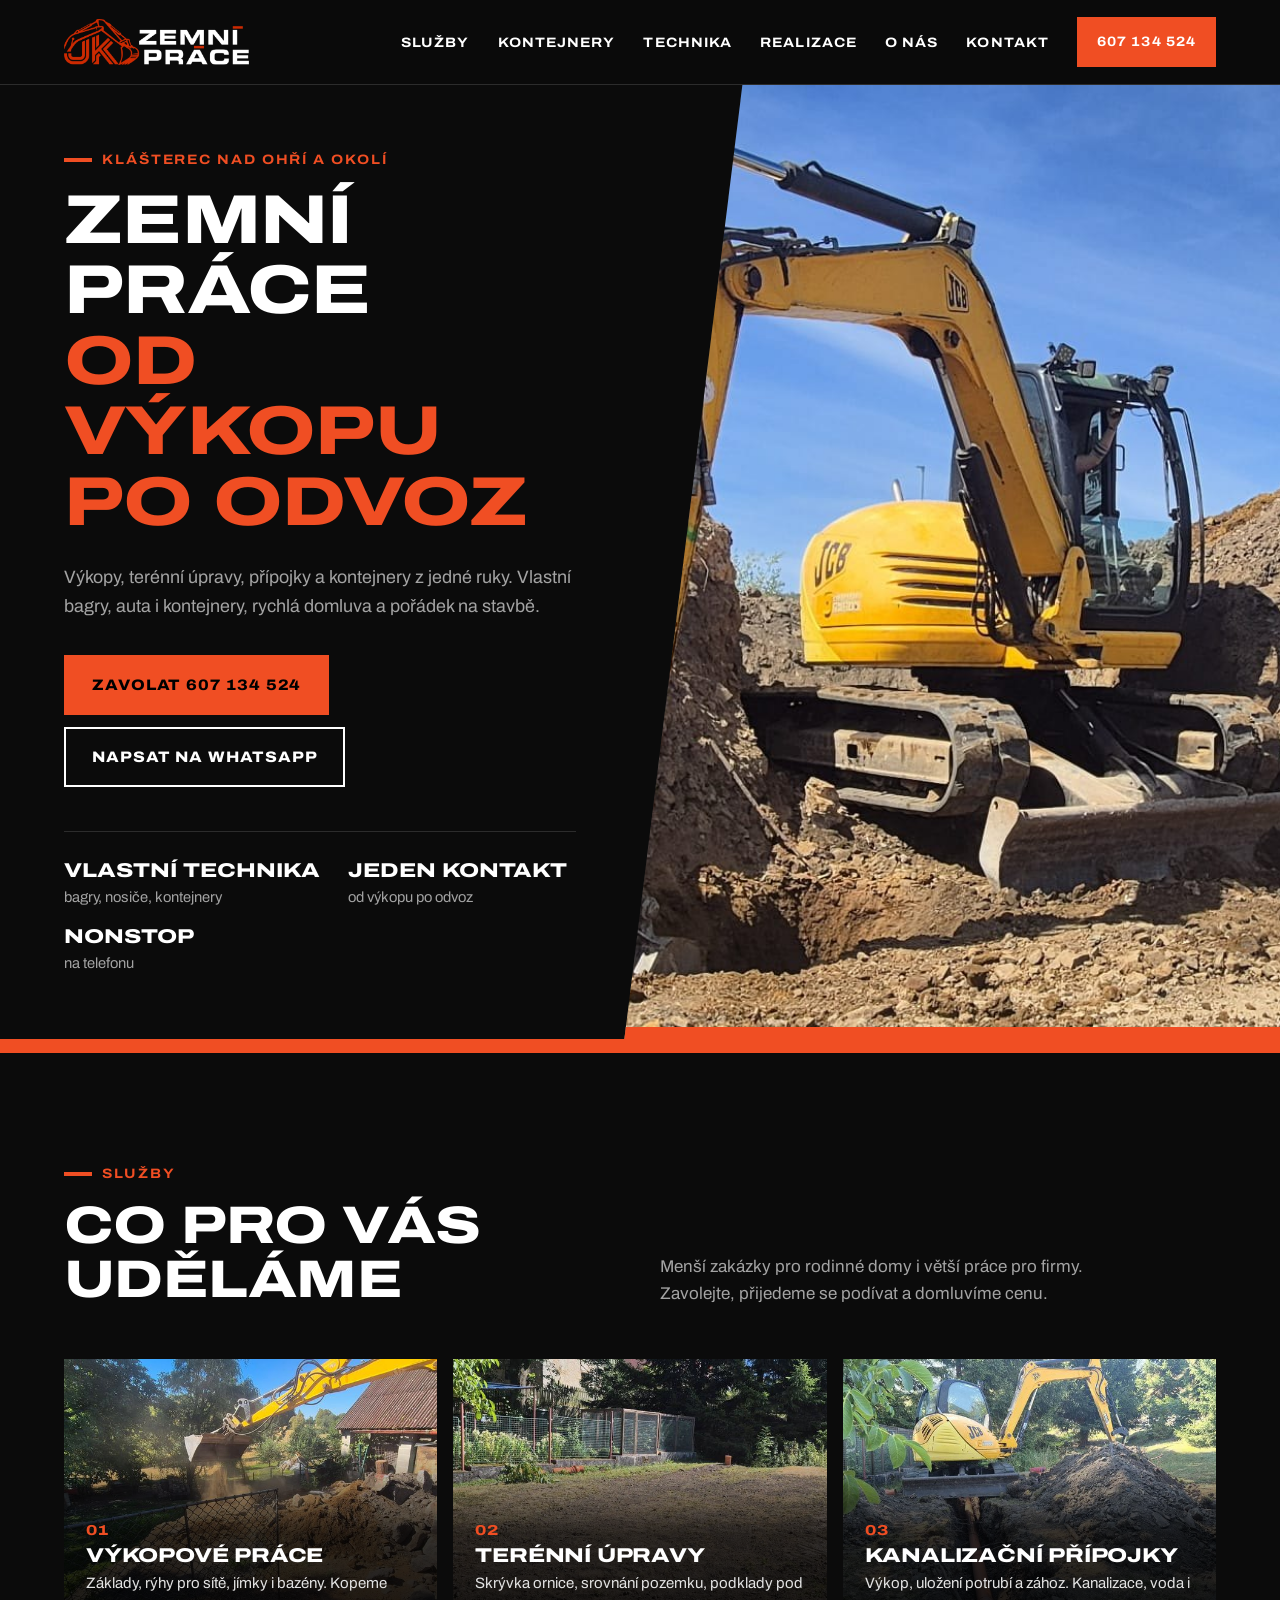
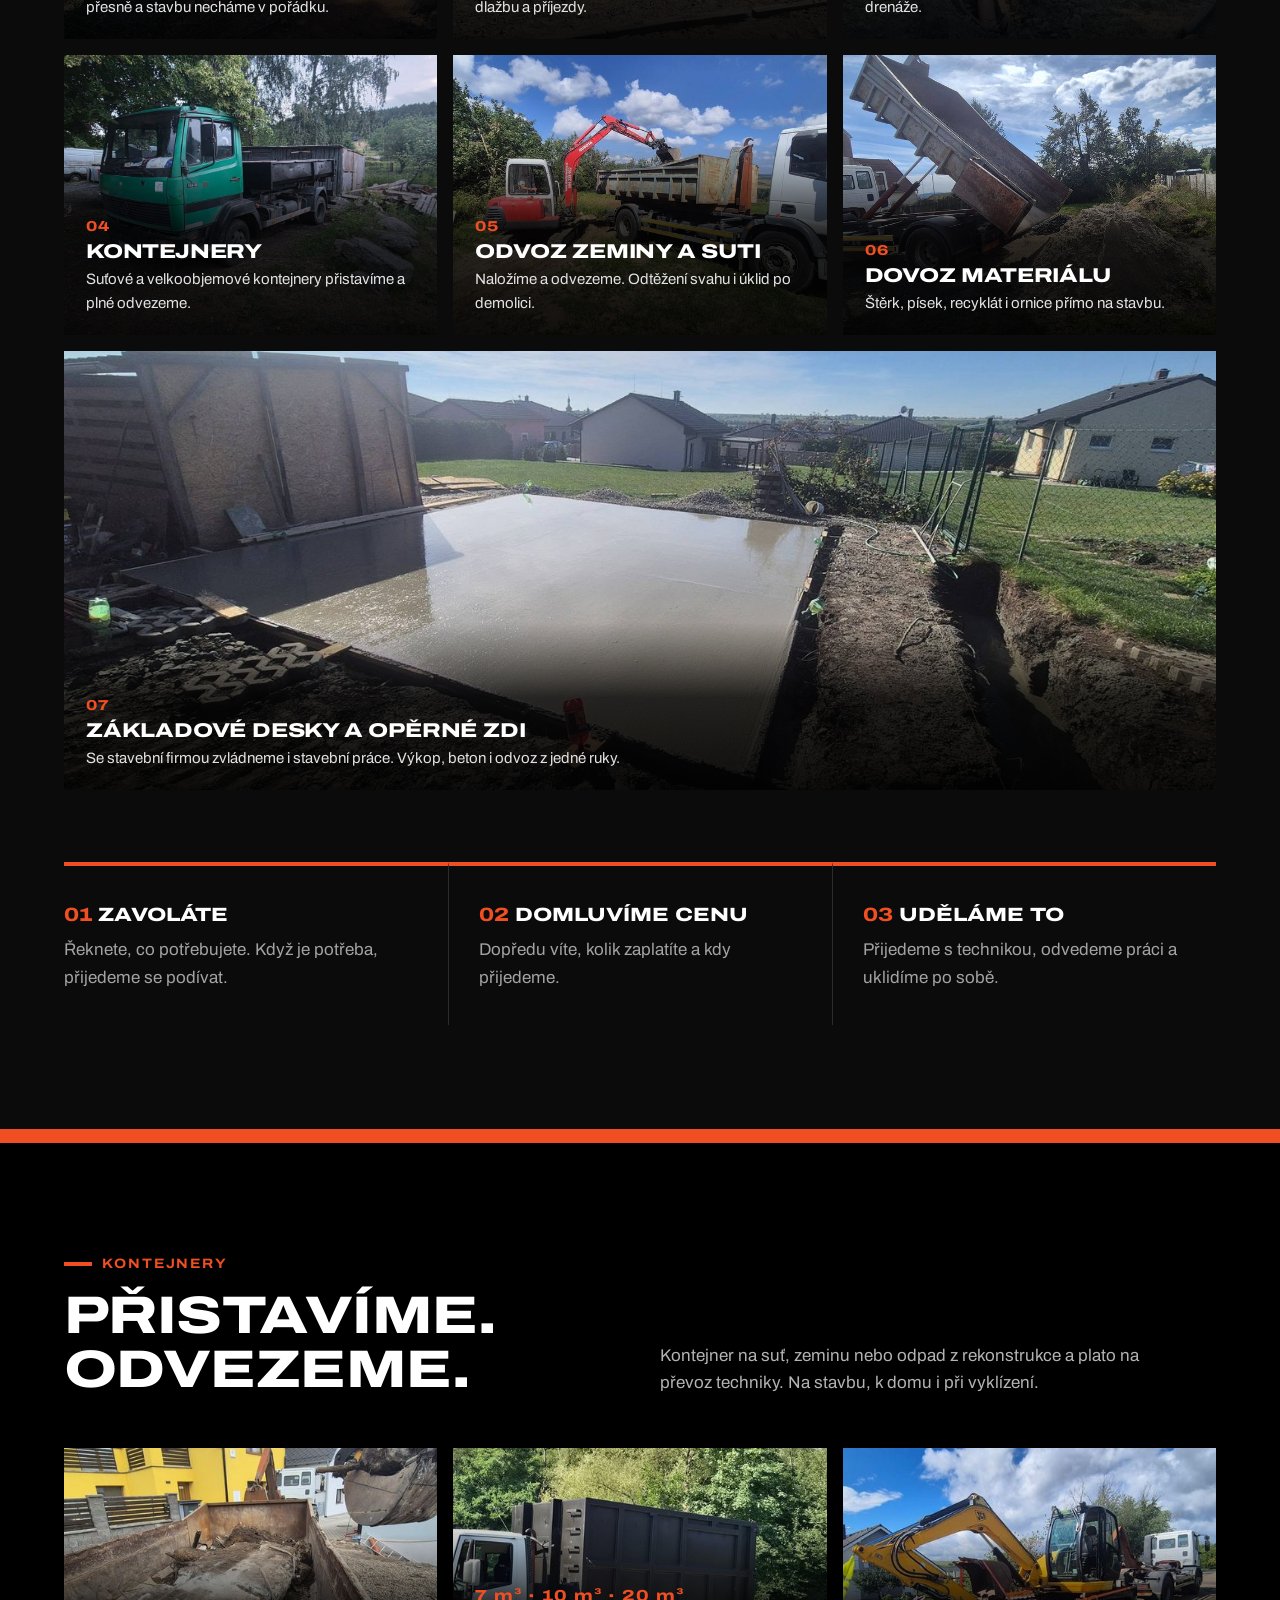
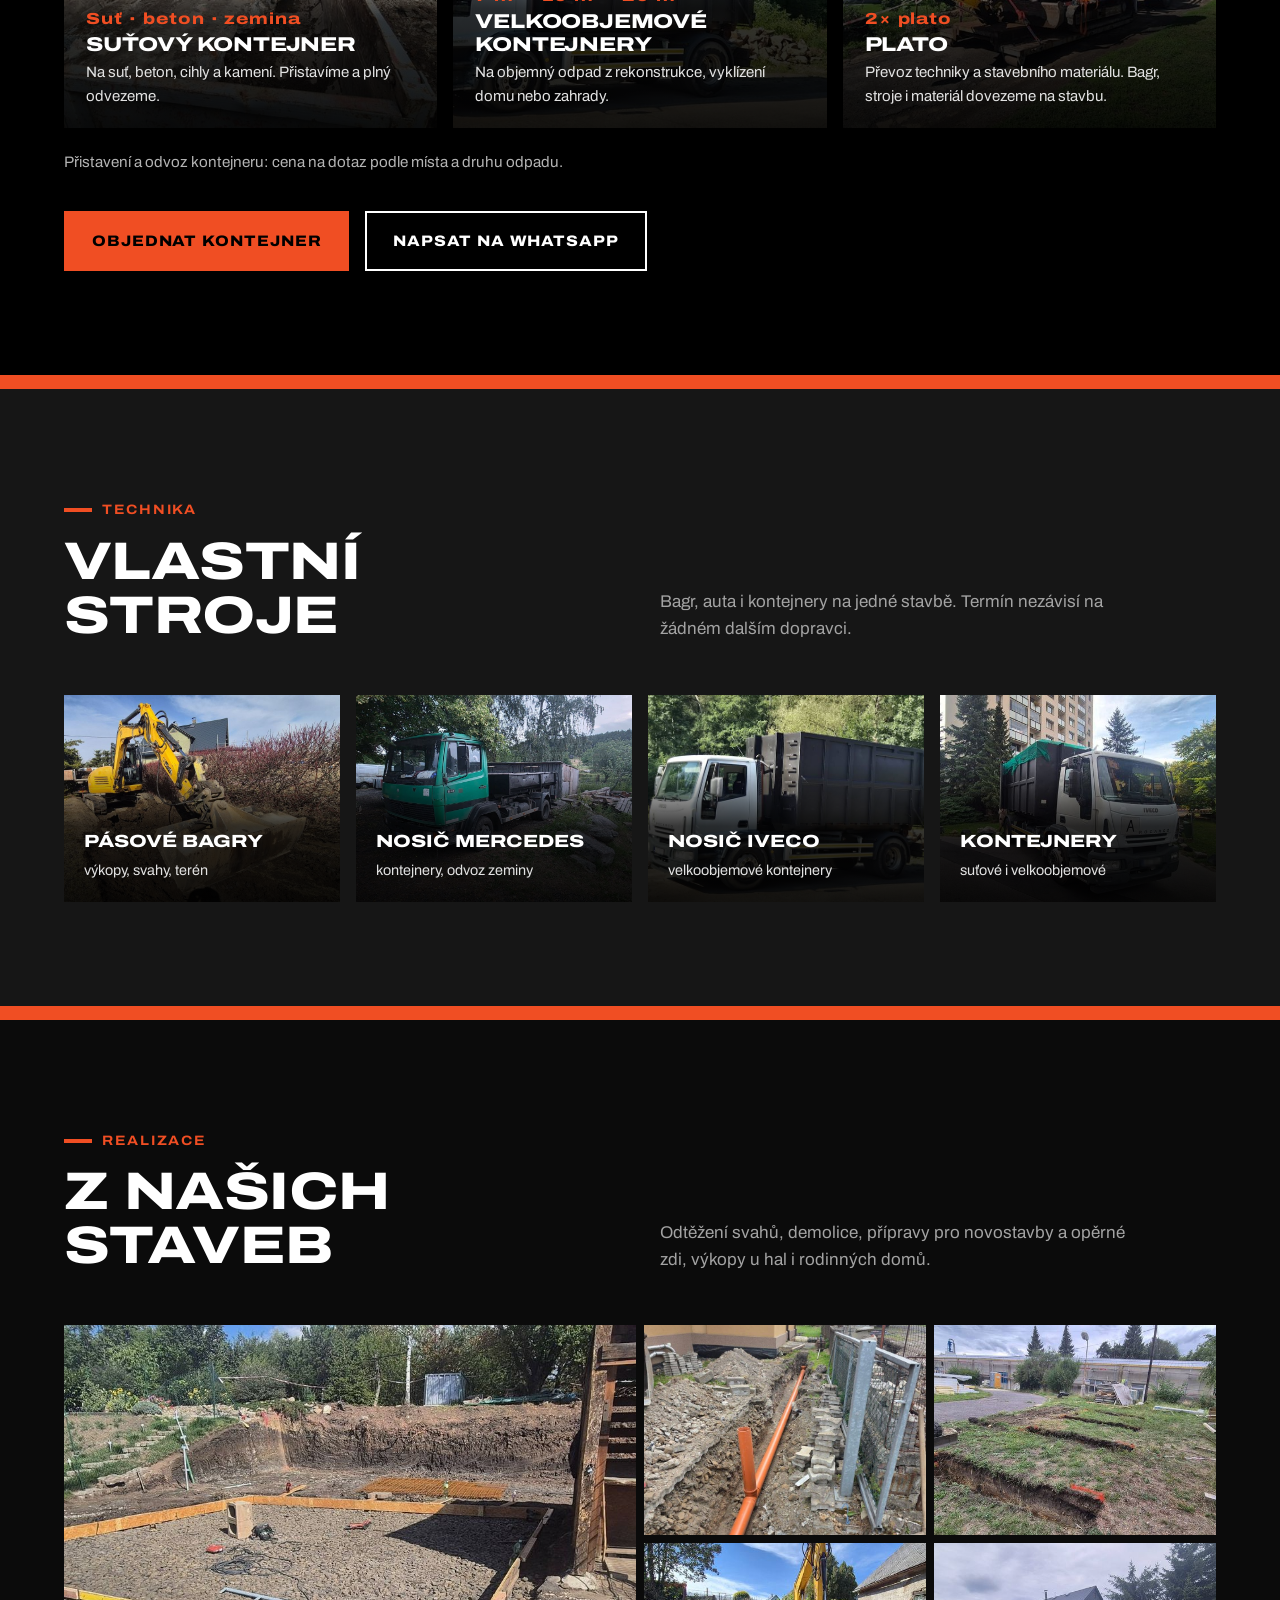
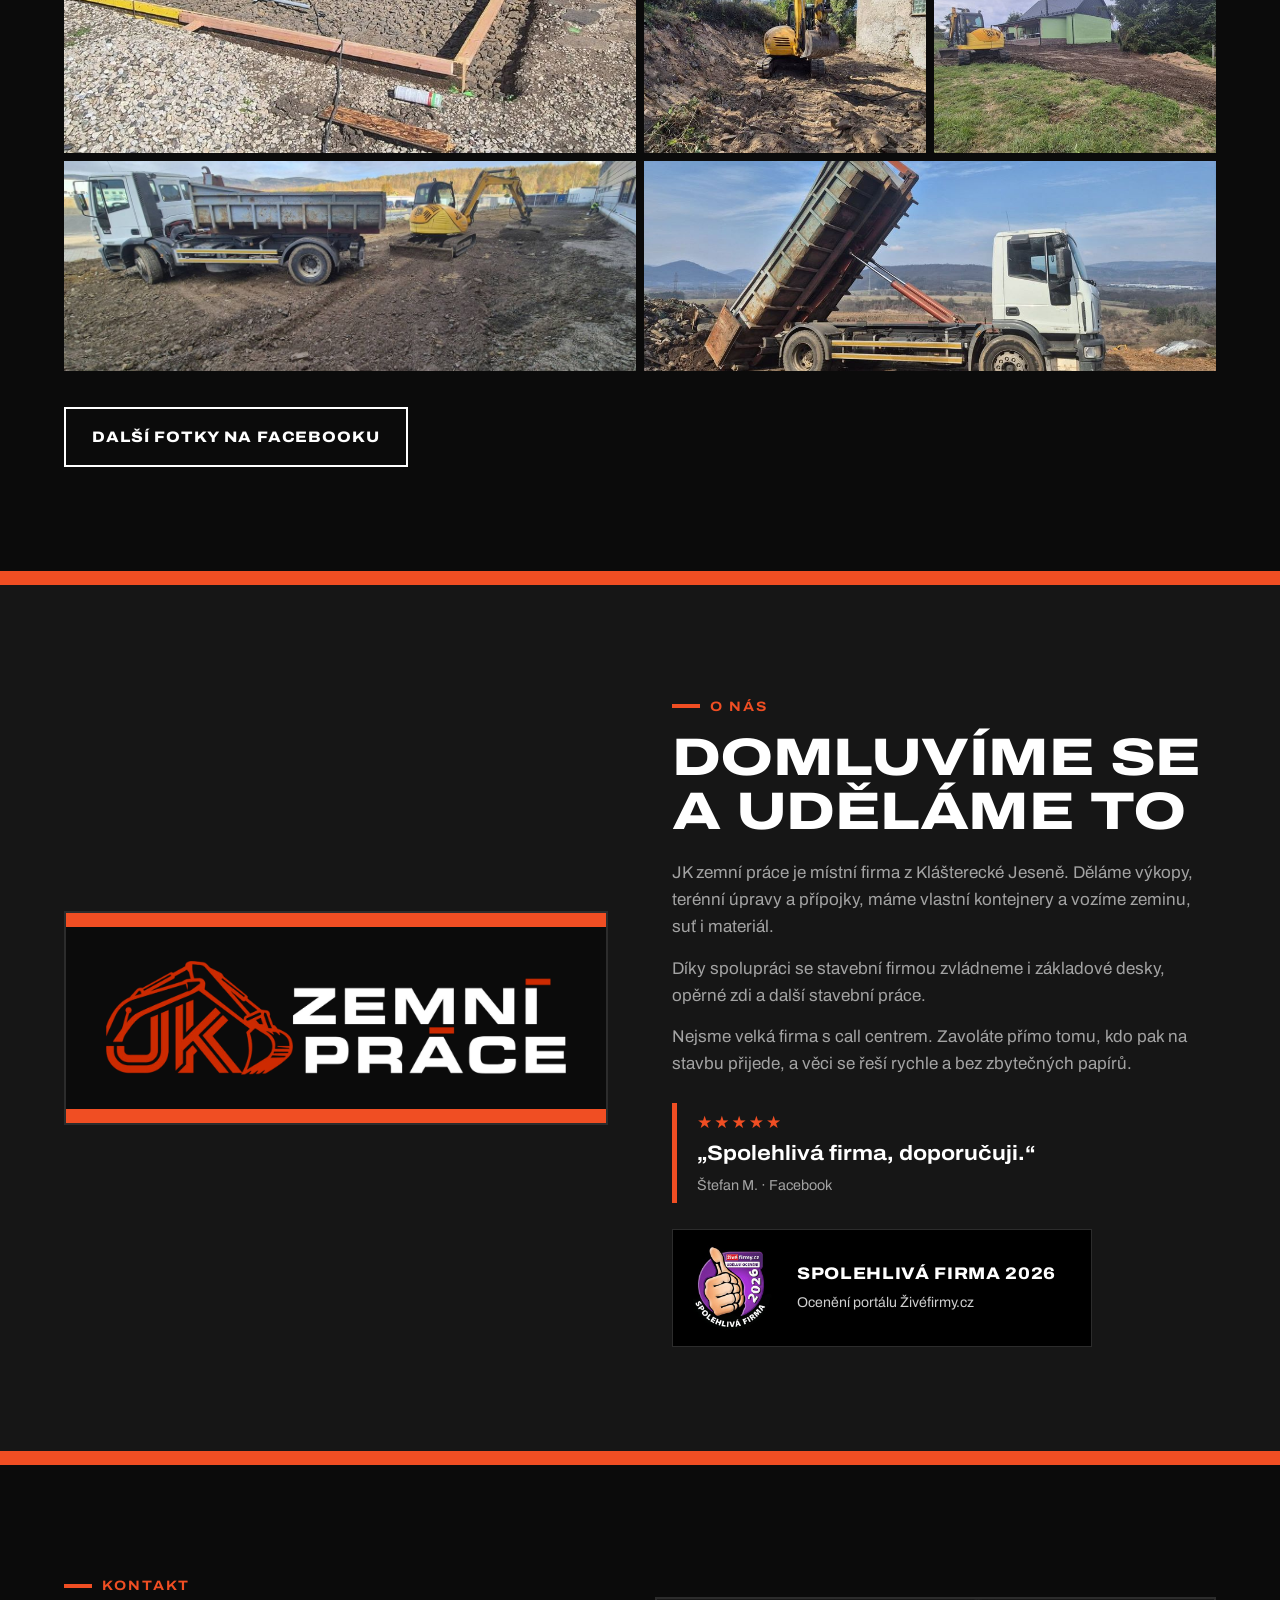
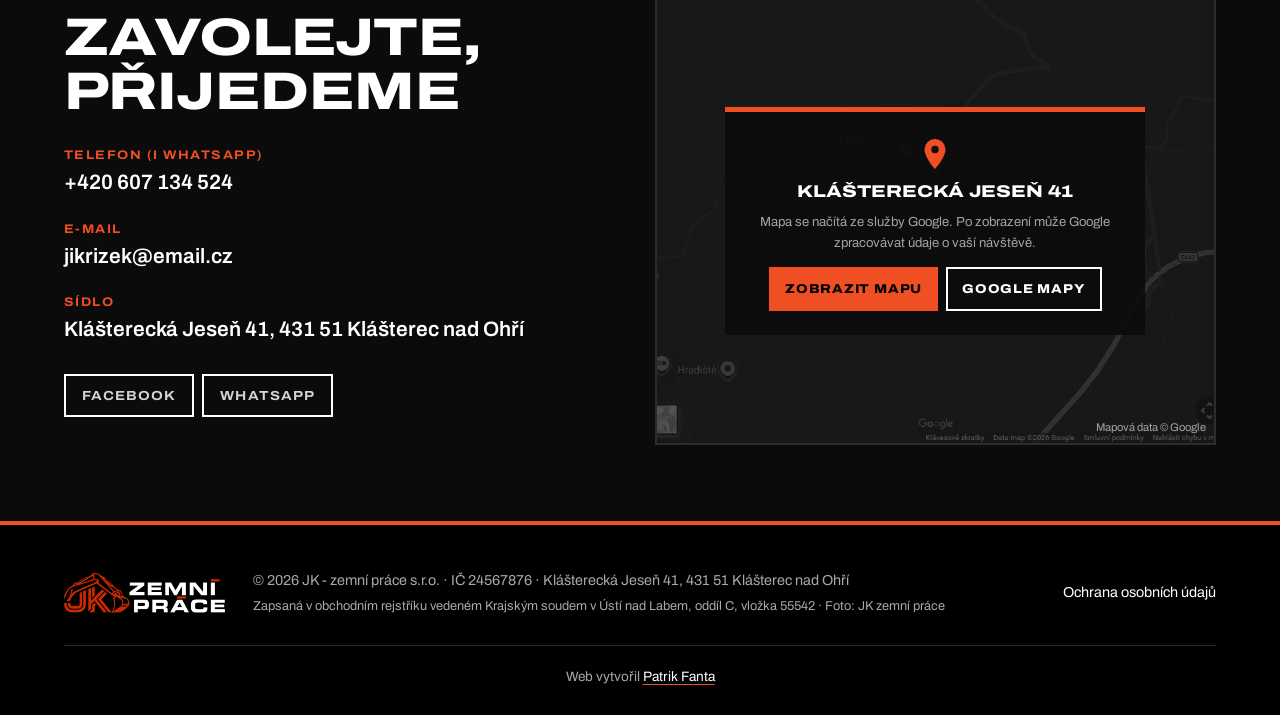
==== index.html @ 0020aee8 "Stažen modrý kontejner (klient přetře na černo); Technika a karta Velkoobjemové jen s černými kontej" ====
<!doctype html>
<html lang="cs">
<head>
<meta charset="utf-8">
<meta name="viewport" content="width=device-width, initial-scale=1">
<meta name="robots" content="noindex">
<title>JK zemní práce – výkopy, terénní úpravy, kontejnery | Klášterec nad Ohří</title>
<meta name="description" content="Výkopové a zemní práce, terénní úpravy, kanalizační přípojky, základové desky a opěrné zdi, suťové a velkoobjemové kontejnery, odvoz zeminy a suti, dovoz štěrku a písku. Klášterec nad Ohří a okolí.">
<link rel="icon" href="img/logo.png">
<link rel="stylesheet" href="css/fonts-logo.css?v=1">
<link rel="stylesheet" href="css/logo.css?v=10">
<link rel="stylesheet" href="css/dark.css?v=9">
</head>
<body>

<header>
  <div class="wrap nav">
    <a href="#top" class="logo" aria-label="JK zemní práce – úvod"><img src="img/logo-jk-dark.png?v=1" alt="JK zemní práce" width="185" height="46"></a>
    <button class="burger" aria-label="Menu" aria-expanded="false"><span></span><span></span><span></span></button>
    <ul class="menu">
      <li><a href="#sluzby">Služby</a></li>
      <li><a href="#kontejnery">Kontejnery</a></li>
      <li><a href="#technika">Technika</a></li>
      <li><a href="#realizace">Realizace</a></li>
      <li><a href="#o-nas">O nás</a></li>
      <li><a href="#kontakt">Kontakt</a></li>
      <li><a href="tel:+420607134524" class="btn btn-or">607 134 524</a></li>
    </ul>
  </div>
</header>

<main id="top">
<section class="hero" aria-label="Úvod" style="padding:0">
  <div class="hero-text">
    <div class="kicker">Klášterec nad Ohří a okolí</div>
    <h1>Zemní práce <span>od výkopu po odvoz</span></h1>
    <p class="lead">Výkopy, terénní úpravy, přípojky a kontejnery z jedné ruky. Vlastní bagry, auta i kontejnery, rychlá domluva a pořádek na stavbě.</p>
    <div class="hero-actions">
      <a href="tel:+420607134524" class="btn btn-or">Zavolat 607 134 524</a>
      <a href="https://wa.me/420607134524" class="btn btn-ink" target="_blank" rel="noopener">Napsat na WhatsApp</a>
    </div>
    <div class="facts">
      <div><b>Vlastní technika</b>bagry, nosiče, kontejnery</div>
      <div><b>Jeden kontakt</b>od výkopu po odvoz</div>
      <div><b>Nonstop</b>na telefonu</div>
    </div>
  </div>
  <div class="hero-photo"><img src="img/hero.jpg?v=5" alt="Žlutý pásový bagr JCB při hlubokém výkopu"></div>
</section>
<div class="band" aria-hidden="true"></div>

<section id="sluzby">
  <div class="wrap">
    <div class="head">
      <div><div class="kicker">Služby</div><h2>Co pro vás uděláme</h2></div>
      <p>Menší zakázky pro rodinné domy i větší práce pro firmy. Zavolejte, přijedeme se podívat a domluvíme cenu.</p>
    </div>
    <div class="svc-list">
      <article class="svc" data-slides="img/svc-vykopy-2.jpg?v=1,img/gal/t/wa-3-15.jpg?v=1,img/gal/t/wa-3-27.jpg?v=1,img/gal/t/wa-3-17.jpg?v=1"><img src="img/svc-vykopy.jpg?v=1" alt="Bagr při výkopu" loading="lazy"><div class="svc-body"><div class="svc-num">01</div><h3>Výkopové práce</h3><p>Základy, rýhy pro sítě, jímky i bazény. Kopeme přesně a stavbu necháme v pořádku.</p></div></article>
      <article class="svc" data-slides="img/svc-teren-2.jpg?v=1,img/svc-teren-3.jpg?v=1,img/gal/t/wa-1-01.jpg?v=1,img/gal/t/wa-1-07.jpg?v=1"><img src="img/svc-teren.jpg?v=1" alt="Srovnaný terén" loading="lazy"><div class="svc-body"><div class="svc-num">02</div><h3>Terénní úpravy</h3><p>Skrývka ornice, srovnání pozemku, podklady pod dlažbu a příjezdy.</p></div></article>
      <article class="svc" data-slides="img/gal/t/wa-6-08.jpg?v=1,img/gal/t/wa-6-01.jpg?v=1,img/svc-pripojky-2.jpg?v=1,img/gal/t/wa-6-06.jpg?v=1,img/svc-pripojky-3.jpg?v=1,img/gal/t/wa-3-43.jpg?v=1"><img src="img/svc-pripojky.jpg?v=1" alt="Výkop pro kanalizační přípojku" loading="lazy"><div class="svc-body"><div class="svc-num">03</div><h3>Kanalizační přípojky</h3><p>Výkop, uložení potrubí a zához. Kanalizace, voda i drenáže.</p></div></article>
      <article class="svc" data-slides="img/svc-kontejnery-2.jpg?v=2,img/svc-kontejnery-3.jpg?v=1,img/gal/t/wa-3-02.jpg?v=1"><img src="img/svc-kontejnery.jpg?v=2" alt="Nosič kontejnerů Mercedes s kontejnerem" loading="lazy"><div class="svc-body"><div class="svc-num">04</div><h3>Kontejnery</h3><p>Suťové a velkoobjemové kontejnery přistavíme a plné odvezeme.</p></div></article>
      <article class="svc" data-slides="img/svc-odvoz-3.jpg?v=1,img/gal/t/wa-2-01.jpg?v=1,img/gal/t/wa-3-03.jpg?v=1"><img src="img/svc-odvoz.jpg?v=1" alt="Nakládání zeminy" loading="lazy"><div class="svc-body"><div class="svc-num">05</div><h3>Odvoz zeminy a suti</h3><p>Naložíme a odvezeme. Odtěžení svahu i úklid po demolici.</p></div></article>
      <article class="svc" data-slides="img/svc-dovoz-3.jpg?v=1,img/gal/t/wa-1-05.jpg?v=1"><img src="img/svc-dovoz.jpg?v=1" alt="Vyklápění kontejneru" loading="lazy"><div class="svc-body"><div class="svc-num">06</div><h3>Dovoz materiálu</h3><p>Štěrk, písek, recyklát i ornice přímo na stavbu.</p></div></article>
      <article class="svc svc-wide" data-slides="img/gal/t/wa-7-02.jpg?v=1,img/gal/t/wa-4-01.jpg?v=1,img/gal/t/wa-7-07.jpg?v=1,img/gal/t/wa-4-03.jpg?v=1,img/gal/t/wa-4-07.jpg?v=1,img/gal/t/wa-4-09.jpg?v=1,img/gal/t/wa-7-01.jpg?v=1"><img src="img/svc-stavebni.jpg?v=1" alt="Čerstvě vybetonovaná základová deska na zahradě rodinného domu" loading="lazy"><div class="svc-body"><div class="svc-num">07</div><h3>Základové desky a opěrné zdi</h3><p>Se stavební firmou zvládneme i stavební práce. Výkop, beton i odvoz z jedné ruky.</p></div></article>
    </div>
    <div class="steps" style="margin-top:72px">
      <div class="step"><b>Zavoláte</b><p>Řeknete, co potřebujete. Když je potřeba, přijedeme se podívat.</p></div>
      <div class="step"><b>Domluvíme cenu</b><p>Dopředu víte, kolik zaplatíte a kdy přijedeme.</p></div>
      <div class="step"><b>Uděláme to</b><p>Přijedeme s technikou, odvedeme práci a uklidíme po sobě.</p></div>
    </div>
  </div>
</section>

<div class="band" aria-hidden="true"></div>
<section class="dark" id="kontejnery">
  <div class="wrap">
    <div class="head">
      <div><div class="kicker">Kontejnery</div><h2>Přistavíme. Odvezeme.</h2></div>
      <p>Kontejner na suť, zeminu nebo odpad z rekonstrukce a plato na převoz techniky. Na stavbu, k domu i při vyklízení.</p>
    </div>
    <div class="svc-list cont-list">
      <article class="svc" data-slides="img/gal/t/wa-5-13.jpg?v=1,img/gal/t/wa-3-03.jpg?v=1,img/gal/t/wa-5-23.jpg?v=1"><img src="img/gal/t/wa-3-02.jpg?v=1" alt="Suťový kontejner s betonovou sutí" loading="lazy"><div class="svc-body"><div class="svc-num">Suť · beton · zemina</div><h3>Suťový kontejner</h3><p>Na suť, beton, cihly a kamení. Přistavíme a plný odvezeme.</p></div></article>
      <article class="svc" data-slides="img/gal/t/wa-5-24.jpg?v=1,img/gal/t/wa-5-23.jpg?v=1,img/gal/t/wa-5-13.jpg?v=1"><img src="img/gal/t/wa-5-05.jpg?v=1" alt="Velkoobjemový kontejner na nosiči Iveco" loading="lazy"><div class="svc-body"><div class="svc-num">7 m³ · 10 m³ · 20 m³</div><h3>Velkoobjemové kontejnery</h3><p>Na objemný odpad z rekonstrukce, vyklízení domu nebo zahrady.</p></div></article>
      <article class="svc" data-slides="img/gal/t/wa-5-19.jpg?v=1,img/gal/t/wa-5-26.jpg?v=1"><img src="img/gal/t/wa-5-16.jpg?v=1" alt="Bagr naložený na platu" loading="lazy"><div class="svc-body"><div class="svc-num">2× plato</div><h3>Plato</h3><p>Převoz techniky a stavebního materiálu. Bagr, stroje i materiál dovezeme na stavbu.</p></div></article>
    </div>
    <p class="cont-note">Přistavení a odvoz kontejneru: cena na dotaz podle místa a druhu odpadu.</p>
    <div class="cta-row"><a href="tel:+420607134524" class="btn btn-or">Objednat kontejner</a><a href="https://wa.me/420607134524" class="btn btn-white" target="_blank" rel="noopener">Napsat na WhatsApp</a></div>
  </div>
</section>
<div class="band" aria-hidden="true"></div>

<section class="paper" id="technika">
  <div class="wrap">
    <div class="head">
      <div><div class="kicker">Technika</div><h2>Vlastní stroje</h2></div>
      <p>Bagr, auta i kontejnery na jedné stavbě. Termín nezávisí na žádném dalším dopravci.</p>
    </div>
    <div class="fleet">
      <figure class="machine"><img src="img/tech-1.jpg?v=1" alt="Žlutý pásový bagr" loading="lazy"><figcaption><b>Pásové bagry</b><span>výkopy, svahy, terén</span></figcaption></figure>
      <figure class="machine"><img src="img/svc-kontejnery.jpg?v=2" style="object-position:30% center" alt="Zelený nosič kontejnerů Mercedes" loading="lazy"><figcaption><b>Nosič Mercedes</b><span>kontejnery, odvoz zeminy</span></figcaption></figure>
      <figure class="machine"><img src="img/tech-3.jpg?v=2" style="object-position:18% center" alt="Nosič kontejnerů Iveco" loading="lazy"><figcaption><b>Nosič Iveco</b><span>velkoobjemové kontejnery</span></figcaption></figure>
      <figure class="machine"><img src="img/gal/t/wa-5-24.jpg?v=1" style="object-position:70% center" alt="Velkoobjemový kontejner na nosiči Iveco" loading="lazy"><figcaption><b>Kontejnery</b><span>suťové i velkoobjemové</span></figcaption></figure>
    </div>
  </div>
</section>
<div class="band" aria-hidden="true"></div>

<section id="realizace">
  <div class="wrap">
    <div class="head">
      <div><div class="kicker">Realizace</div><h2>Z našich staveb</h2></div>
      <p>Odtěžení svahů, demolice, přípravy pro novostavby a opěrné zdi, výkopy u hal i rodinných domů.</p>
    </div>
    <div class="gallery">
      <figure class="g-big"><a href="https://www.facebook.com/profile.php?id=61591578099058" target="_blank" rel="noopener" title="Další fotky na Facebooku"><img src="img/real-1.jpg?v=1" alt="Připravená základová deska" loading="lazy"></a></figure>
      <figure><a href="https://www.facebook.com/profile.php?id=61591578099058" target="_blank" rel="noopener" title="Další fotky na Facebooku"><img src="img/real-2.jpg?v=1" alt="Kanalizační potrubí ve výkopu" loading="lazy"></a></figure>
      <figure><a href="https://www.facebook.com/profile.php?id=61591578099058" target="_blank" rel="noopener" title="Další fotky na Facebooku"><img src="img/real-3.jpg?v=1" alt="Minibagr na zahradě" loading="lazy"></a></figure>
      <figure><a href="https://www.facebook.com/profile.php?id=61591578099058" target="_blank" rel="noopener" title="Další fotky na Facebooku"><img src="img/real-4.jpg?v=1" alt="Výkop u rodinného domu" loading="lazy"></a></figure>
      <figure><a href="https://www.facebook.com/profile.php?id=61591578099058" target="_blank" rel="noopener" title="Další fotky na Facebooku"><img src="img/real-5.jpg?v=1" alt="Bagr při terénních úpravách" loading="lazy"></a></figure>
      <figure class="g-wide"><a href="https://www.facebook.com/profile.php?id=61591578099058" target="_blank" rel="noopener" title="Další fotky na Facebooku"><img src="img/real-6.jpg?v=1" alt="Nosič kontejnerů a bagr u haly" loading="lazy"></a></figure>
      <figure class="g-wide"><a href="https://www.facebook.com/profile.php?id=61591578099058" target="_blank" rel="noopener" title="Další fotky na Facebooku"><img src="img/tech-4.jpg?v=1" alt="Iveco vyklápí kontejner" loading="lazy"></a></figure>
    </div>
    <div class="cta-row"><a href="https://www.facebook.com/profile.php?id=61591578099058" class="btn btn-ink" target="_blank" rel="noopener">Další fotky na Facebooku</a></div>
  </div>
</section>
<div class="band" aria-hidden="true"></div>

<section class="paper" id="o-nas">
  <div class="wrap about">
    <div class="about-logo"><img src="img/logo-jk-dark.png?v=1" alt="Logo JK zemní práce" loading="lazy"></div>
    <div>
      <div class="kicker">O nás</div>
      <h2>Domluvíme se a uděláme to</h2>
      <p style="margin-top:20px">JK zemní práce je místní firma z Klášterecké Jeseně. Děláme výkopy, terénní úpravy a přípojky, máme vlastní kontejnery a vozíme zeminu, suť i materiál.</p>
      <p>Díky spolupráci se stavební firmou zvládneme i základové desky, opěrné zdi a další stavební práce.</p>
      <p>Nejsme velká firma s call centrem. Zavoláte přímo tomu, kdo pak na stavbu přijede, a věci se řeší rychle a bez zbytečných papírů.</p>
      <figure class="quote"><span class="stars" aria-label="Doporučuje">★★★★★</span><blockquote>„Spolehlivá firma, doporučuji.“</blockquote><figcaption>Štefan M. · Facebook</figcaption></figure>
      <div class="award"><img src="img/oceneni-spolehliva-firma-2026.jpg?v=1" alt="Ocenění Spolehlivá firma 2026 od portálu Živé firmy.cz" width="96" height="96" loading="lazy"><div><b>Spolehlivá firma 2026</b><span>Ocenění portálu Živéfirmy.cz</span></div></div>
    </div>
  </div>
</section>

<div class="band" aria-hidden="true"></div>
<section id="kontakt">
  <div class="wrap contact">
    <div>
      <div class="kicker">Kontakt</div>
      <h2>Zavolejte, přijedeme</h2>
      <div class="contact-list">
        <a href="tel:+420607134524"><small>Telefon (i WhatsApp)</small><strong>+420 607 134 524</strong></a>
        <a href="mailto:jikrizek@email.cz"><small>E-mail</small><strong>jikrizek@email.cz</strong></a>
        <a href="https://www.google.com/maps/search/?api=1&query=Kl%C3%A1%C5%A1tereck%C3%A1+Jese%C5%88+41%2C+Kl%C3%A1%C5%A1terec+nad+Oh%C5%99%C3%AD" target="_blank" rel="noopener"><small>Sídlo</small><strong>Klášterecká Jeseň 41, 431 51 Klášterec nad Ohří</strong></a>
      </div>
      <div class="socials">
        <a href="https://www.facebook.com/profile.php?id=61591578099058" target="_blank" rel="noopener">Facebook</a>
        <a href="https://wa.me/420607134524" target="_blank" rel="noopener">WhatsApp</a>
      </div>
    </div>
    <div>
      <div class="map map-consent contact-map" id="map">
        <div class="map-inner">
          <svg viewBox="0 0 24 24" aria-hidden="true"><path d="M12 2a7 7 0 0 0-7 7c0 5.2 7 13 7 13s7-7.8 7-13a7 7 0 0 0-7-7zm0 9.5A2.5 2.5 0 1 1 12 6.5a2.5 2.5 0 0 1 0 5z"/></svg>
          <b>Klášterecká Jeseň 41</b>
          <p>Mapa se načítá ze služby Google. Po zobrazení může Google zpracovávat údaje o vaší návštěvě.</p>
          <div class="map-actions">
            <button type="button" class="btn btn-or" id="map-load">Zobrazit mapu</button>
            <a class="btn btn-ink" href="https://www.google.com/maps/search/?api=1&query=Kl%C3%A1%C5%A1tereck%C3%A1+Jese%C5%88+41%2C+Kl%C3%A1%C5%A1terec+nad+Oh%C5%99%C3%AD" target="_blank" rel="noopener">Google Mapy</a>
          </div>
        </div>
        <span class="map-credit">Mapová data © Google</span>
      </div>
    </div>
  </div>
</section>
</main>

<footer>
  <div class="wrap">
    <img src="img/logo-jk-dark.png?v=1" alt="JK zemní práce" loading="lazy">
    <span>© <span id="y"></span> JK - zemní práce s.r.o. · IČ 24567876 · Klášterecká Jeseň 41, 431 51 Klášterec nad Ohří<small>Zapsaná v obchodním rejstříku vedeném Krajským soudem v Ústí nad Labem, oddíl C, vložka 55542 · Foto: JK zemní práce</small></span>
    <a href="ochrana-osobnich-udaju.html">Ochrana osobních údajů</a>
    <p class="made">Web vytvořil <a href="https://patrikfanta.cz/" target="_blank" rel="noopener">Patrik Fanta</a></p>
  </div>
</footer>

<script src="js/main.js?v=3"></script>
<script src="js/slides.js?v=1"></script>
</body>
</html>
---- css/fonts-logo.css ----
/* Self-hosted fonts (SIL Open Font License) */
@font-face {
  font-family: 'Archivo';
  font-style: normal;
  font-weight: 100 900;
  font-stretch: 62% 125%;
  font-display: swap;
  src: url(../fonts/archivo-var-latin-ext.woff2) format('woff2');
  unicode-range: U+0100-02BA, U+02BD-02C5, U+02C7-02CC, U+02CE-02D7, U+02DD-02FF, U+0304, U+0308, U+0329, U+1D00-1DBF, U+1E00-1E9F, U+1EF2-1EFF, U+2020, U+20A0-20AB, U+20AD-20C4, U+2113, U+2C60-2C7F, U+A720-A7FF;
}
@font-face {
  font-family: 'Archivo';
  font-style: normal;
  font-weight: 100 900;
  font-stretch: 62% 125%;
  font-display: swap;
  src: url(../fonts/archivo-var-latin.woff2) format('woff2');
  unicode-range: U+0000-00FF, U+0131, U+0152-0153, U+02BB-02BC, U+02C6, U+02DA, U+02DC, U+0304, U+0308, U+0329, U+2000-206F, U+20AC, U+2122, U+2191, U+2193, U+2212, U+2215, U+FEFF, U+FFFD;
}
---- css/logo.css ----
/* Light variant built around the JK logo (orange + black on white). Standalone, no PICSTOP base. */
:root{
  --white:#ffffff;
  --paper:#f4f3f1;
  --ink:#111111;
  --ink-2:#2b2b2b;
  --muted:#5a5a5f;     /* 6.6:1 on white */
  --line:#e2e0dc;
  --or:#f04e23;        /* logo orange (brand manual HEX f04e23): borders, large text */
  --or-text:#c43a14;   /* orange for small text: 5.2:1 on white */
  --or-deep:#c93d18;   /* orange background under white text: 4.9:1 */
  --head:"Archivo","Arial Black",sans-serif;
  --body:"Archivo",system-ui,sans-serif;
  --wrap:1200px;
}
*{box-sizing:border-box;margin:0;padding:0}
html{scroll-behavior:smooth;scroll-padding-top:84px}
body{font-family:var(--body);font-stretch:100%;font-size:17px;line-height:1.6;color:var(--ink-2);background:var(--white);-webkit-font-smoothing:antialiased}
img{display:block;max-width:100%}
a{color:inherit}
.wrap{max-width:var(--wrap);margin:0 auto;padding:0 24px}
h1,h2,h3{font-family:var(--head);font-stretch:125%;font-weight:800;text-transform:uppercase;line-height:1.02;color:var(--ink);letter-spacing:-.01em}
h2{font-size:clamp(2rem,4.4vw,3.3rem)}
h3{font-size:1.25rem;line-height:1.15}
.kicker{display:inline-flex;align-items:center;gap:10px;font-family:var(--head);font-stretch:112%;font-weight:700;font-size:.85rem;letter-spacing:.14em;text-transform:uppercase;color:var(--or-text);margin-bottom:14px}
.kicker::before{content:"";width:28px;height:4px;background:var(--or)}
.btn{display:inline-flex;align-items:center;justify-content:center;gap:10px;font-family:var(--head);font-stretch:112%;font-weight:800;font-size:.95rem;letter-spacing:.06em;text-transform:uppercase;text-decoration:none;padding:16px 26px;border:2px solid transparent;cursor:pointer;transition:background .15s,color .15s,border-color .15s}
.btn-or{background:var(--or-deep);color:#fff}
.btn-or:hover{background:var(--ink)}
.btn-ink{border-color:var(--ink);color:var(--ink);background:transparent}
.btn-ink:hover{background:var(--ink);color:#fff}
.btn-white{border-color:#fff;color:#fff}
.btn-white:hover{background:#fff;color:var(--ink)}

/* header */
header{position:sticky;top:0;z-index:50;background:rgba(255,255,255,.97);border-bottom:1px solid var(--line)}
header.scrolled{box-shadow:0 6px 24px rgba(0,0,0,.06)}
.nav{display:flex;align-items:center;justify-content:space-between;height:84px}
.logo img{height:46px;width:auto}
.menu{display:flex;align-items:center;gap:28px;list-style:none}
.menu a{text-decoration:none;font-family:var(--head);font-stretch:112%;font-weight:700;font-size:.85rem;letter-spacing:.08em;text-transform:uppercase;color:var(--ink)}
.menu a:not(.btn):hover{color:var(--or-text)}
.menu .btn{padding:12px 18px}
.burger{display:none;background:none;border:0;width:44px;height:44px;cursor:pointer}
.burger span{display:block;height:3px;background:var(--ink);margin:7px 8px}

/* black bands like the logo banner */
.band{height:14px;background:var(--ink)}

/* hero: split, photo cut on a diagonal like the excavator arm */
.hero{display:grid;grid-template-columns:1fr 1.05fr;min-height:calc(100svh - 84px);background:var(--white)}
.hero-text{display:flex;flex-direction:column;justify-content:center;padding:64px 48px 64px max(24px,calc((100vw - var(--wrap))/2 + 24px))}
.hero h1{font-size:clamp(2.6rem,5.4vw,4.6rem)}
.hero h1 span{display:block;color:var(--or)}
.hero .lead{max-width:520px;margin:26px 0 34px;font-size:1.12rem;color:var(--muted)}
.hero-actions{display:flex;flex-wrap:wrap;gap:12px}
.hero-photo{position:relative;clip-path:polygon(18% 0,100% 0,100% 100%,0 100%);background:var(--paper)}
.hero-photo img{position:absolute;inset:0;width:100%;height:100%;object-fit:cover;object-position:35% center}
.hero-photo::after{content:"";position:absolute;left:0;bottom:0;width:100%;height:12px;background:var(--or)}
.facts{display:flex;flex-wrap:wrap;gap:10px 28px;margin-top:44px;padding-top:22px;border-top:1px solid var(--line)}
.facts div{font-size:.92rem;color:var(--muted)}
.facts b{display:block;font-family:var(--head);font-stretch:125%;font-weight:800;font-size:1.25rem;color:var(--ink);text-transform:uppercase}

section{padding:104px 0}
.paper{background:var(--paper)}
.head{display:grid;grid-template-columns:1fr 1fr;gap:40px;align-items:end;margin-bottom:52px}
.head p{color:var(--muted);max-width:480px}

/* services: list with photo, two columns */
.svc-list{display:grid;grid-template-columns:1fr 1fr;gap:2px;background:var(--line);border:2px solid var(--line)}
.svc{display:grid;grid-template-columns:200px 1fr;background:var(--white);transition:background .15s}
.svc:hover{background:#fffaf7}
.svc img{width:100%;height:100%;object-fit:cover;aspect-ratio:4/3}
.svc-body{padding:24px 26px}
.svc-num{font-family:var(--head);font-stretch:125%;font-weight:800;color:var(--or-text);font-size:.9rem;letter-spacing:.06em}
.svc h3{margin:4px 0 8px}
.svc p{color:var(--muted);font-size:.96rem}

/* process strip */
.steps{display:grid;grid-template-columns:repeat(3,1fr);gap:0;margin-top:0;counter-reset:s}
.step{padding:34px 30px 34px 0;border-top:4px solid var(--ink);position:relative}
.step + .step{padding-left:30px;border-left:1px solid var(--line)}
.step b{display:block;font-family:var(--head);font-stretch:125%;font-weight:800;text-transform:uppercase;font-size:1.2rem;color:var(--ink);margin-bottom:6px}
.step b::before{counter-increment:s;content:"0" counter(s) " ";color:var(--or)}
.step p{color:var(--muted)}

/* containers: dark band */
.dark{background:var(--ink);color:#d9d9d9}
.dark h2,.dark h3{color:#fff}
.dark .kicker{color:#ff8a5c}
.dark .head p{color:#b3b3b3}
.boxes{display:grid;grid-template-columns:repeat(3,1fr);gap:20px}
.box{border:2px solid #333;padding:30px 28px;display:flex;flex-direction:column;transition:border-color .15s}
.box:hover{border-color:var(--or)}
.box-size{font-family:var(--head);font-stretch:125%;font-weight:900;font-size:clamp(3rem,5vw,4rem);line-height:1;color:#fff}
.box-size sup{font-size:.45em;vertical-align:top}
.box h3{font-size:1.05rem;color:#ff8a5c;margin:12px 0 8px}
.box p{flex:1;font-size:.96rem}
.box .price{margin-top:20px;padding-top:14px;border-top:1px solid #333;display:flex;justify-content:space-between;align-items:baseline;font-size:.9rem;color:#b3b3b3}
.box .price b{font-family:var(--head);font-stretch:125%;font-size:1.1rem;color:#fff;text-transform:uppercase}
.cta-row{display:flex;flex-wrap:wrap;gap:16px;align-items:center;margin-top:36px}
.cta-row p{color:inherit;opacity:.8}

/* machinery */
.fleet{display:grid;grid-template-columns:repeat(4,1fr);gap:16px}
.machine{margin:0;background:var(--white);border-bottom:4px solid var(--or)}
.machine img{width:100%;aspect-ratio:4/3;object-fit:cover}
.machine figcaption{padding:16px 18px 18px}
.machine b{display:block;font-family:var(--head);font-stretch:125%;font-weight:800;text-transform:uppercase;color:var(--ink);font-size:1rem}
.machine span{color:var(--muted);font-size:.9rem}

/* gallery */
.gallery{display:grid;grid-template-columns:repeat(4,1fr);grid-auto-rows:210px;gap:8px}
.gallery figure{margin:0;overflow:hidden;background:var(--paper)}
.gallery img{width:100%;height:100%;object-fit:cover;transition:transform .4s}
.gallery a{display:block;height:100%}
.gallery figure:hover img{transform:scale(1.04)}
.g-big{grid-column:span 2;grid-row:span 2}
.g-wide{grid-column:span 2}

/* about */
.about{display:grid;grid-template-columns:1fr 1fr;gap:64px;align-items:center}
.about-logo{background:var(--white);border:2px solid var(--line);padding:48px 40px;position:relative}
.about-logo::before,.about-logo::after{content:"";position:absolute;left:0;right:0;height:14px;background:var(--ink)}
.about-logo::before{top:0}.about-logo::after{bottom:0}
.about p{color:var(--muted);margin-bottom:14px}
.quote{margin-top:26px;border-left:5px solid var(--or);padding:6px 0 6px 20px}
.quote blockquote{font-family:var(--head);font-stretch:112%;font-weight:700;font-size:1.3rem;color:var(--ink)}
.quote figcaption{font-size:.9rem;color:var(--muted);margin-top:4px}
.quote .stars{color:var(--or);letter-spacing:2px}

/* contact */
.contact{display:grid;grid-template-columns:1fr 1.05fr;gap:56px;align-items:stretch}
.contact>*{min-width:0}
.contact-map{margin-top:0;height:100%;min-height:380px;aspect-ratio:auto}
.contact-list{display:grid;gap:20px;margin:28px 0}
.contact-list a{text-decoration:none;display:block}
.contact-list small{display:block;font-family:var(--head);font-stretch:112%;font-weight:700;font-size:.78rem;letter-spacing:.12em;text-transform:uppercase;color:var(--or-text)}
.contact-list strong{font-size:1.3rem;font-weight:600;color:var(--ink)}
.contact-list a:hover strong{color:var(--or-text)}
.socials{display:flex;gap:8px}
.socials a{font-family:var(--head);font-stretch:112%;font-weight:700;font-size:.82rem;letter-spacing:.08em;text-transform:uppercase;text-decoration:none;border:2px solid var(--ink);padding:9px 16px}
.socials a:hover{background:var(--ink);color:#fff}
.map{margin-top:28px;width:100%;aspect-ratio:16/10;border:0}
.map-consent{display:flex;align-items:center;justify-content:center;position:relative;overflow:hidden;background:var(--paper);border:2px solid var(--line)}
.map-consent::before{content:"";position:absolute;inset:0;background:url(../img/mapa.jpg?v=2) center/cover;filter:grayscale(1) contrast(.9) brightness(1.05);opacity:.55}
.map-inner{position:relative;z-index:1;text-align:center;padding:24px;max-width:420px;background:rgba(255,255,255,.92);border-top:5px solid var(--or)}
.map-inner svg{width:36px;height:36px;fill:var(--or);margin:0 auto 6px;display:block}
.map-inner b{display:block;font-family:var(--head);font-stretch:125%;font-weight:800;text-transform:uppercase;color:var(--ink)}
.map-inner p{font-size:.82rem;color:var(--muted);margin:6px 0 14px}
.map-actions{display:flex;gap:8px;justify-content:center;flex-wrap:wrap}
.map-actions .btn{padding:10px 14px;font-size:.8rem}
.map-credit{position:absolute;right:8px;bottom:6px;z-index:1;font-size:.7rem;color:var(--muted)}


footer{background:var(--ink);color:#a8a8a8;font-size:.9rem;padding:44px 0 28px}
footer .wrap{display:grid;grid-template-columns:auto 1fr auto;gap:28px;align-items:center}
footer img{height:40px;width:auto}
footer small{display:block;margin-top:4px;font-size:.8rem}
footer a{color:#fff;text-decoration:none}
footer a:hover{color:#ff8a5c}
footer .made{grid-column:1/-1;text-align:center;padding-top:20px;border-top:1px solid #2a2a2a;font-size:.85rem}
footer .made a{text-decoration:underline;text-decoration-color:var(--or);text-underline-offset:3px}

@media (max-width:1060px){
  .menu{position:fixed;inset:84px 0 auto 0;flex-direction:column;align-items:stretch;gap:0;background:#fff;padding:8px 24px 24px;transform:translateY(-130%);visibility:hidden;transition:transform .25s,visibility .25s;box-shadow:0 14px 30px rgba(0,0,0,.12)}
  .menu.open{transform:none;visibility:visible}
  .menu li a{display:block;padding:14px 0;border-bottom:1px solid var(--line)}
  .menu .btn{margin-top:16px}
  .burger{display:block}
  .hero{grid-template-columns:1fr;min-height:0}
  .hero-photo{order:-1;min-height:46vh;clip-path:polygon(0 0,100% 0,100% 88%,0 100%)}
  .hero-photo::after{display:none}
  .hero-text{padding:40px 24px 56px}
  .svc-list,.head,.about,.contact{grid-template-columns:1fr}
  .head{gap:12px}
  .fleet{grid-template-columns:1fr 1fr}
  .boxes{grid-template-columns:1fr}
}
@media (max-width:700px){
  body{font-size:16px}
  .wrap{padding:0 16px}
  .nav{height:72px}
  html{scroll-padding-top:72px}
  .menu{inset:72px 0 auto 0}
  .logo img{height:36px}
  section{padding:72px 0}
  .hero-text{padding:32px 16px 48px}
  .svc{grid-template-columns:110px 1fr}
  .svc-body{padding:16px 18px}
  .steps{grid-template-columns:1fr}
  .step,.step + .step{padding:22px 0;border-left:0}
  .fleet{grid-template-columns:1fr}
  .gallery{grid-template-columns:1fr 1fr;grid-auto-rows:140px}
  .about-logo{padding:36px 22px}
  footer .wrap{grid-template-columns:1fr}
}

/* legal + 404 pages */
.legal{padding:80px 0 100px}
.legal .wrap{max-width:820px}
.legal h1{font-size:clamp(2.2rem,5vw,3.6rem)}
.legal-lead{font-size:1.12rem;color:var(--muted);margin-top:16px}
.legal section{padding:0;margin-top:44px}
.legal h2{font-size:clamp(1.4rem,3vw,1.9rem);margin-bottom:14px}
.legal h3{font-size:1.05rem;margin:22px 0 6px}
.legal p,.legal li{color:var(--ink-2);margin-bottom:10px}
.legal ul{padding-left:20px}
.legal li::marker{color:var(--or)}
.legal a{color:var(--ink);text-decoration-color:var(--or);text-underline-offset:3px}
.legal strong{color:var(--ink)}
.legal-date{margin-top:48px;color:var(--muted);font-size:.9rem}
@media (max-width:700px){.legal{padding:56px 0 72px}}
:focus-visible{outline:3px solid var(--or);outline-offset:2px}

/* award badge (Živé firmy) in O nás */
.award{display:flex;align-items:center;gap:18px;margin-top:26px;background:#000;color:#cfcfcf;padding:10px 22px 10px 10px;max-width:420px}
.award img{width:96px;height:96px;flex:none}
.award b{display:block;font-family:var(--head);font-stretch:112%;font-weight:800;font-size:1.05rem;letter-spacing:.04em;text-transform:uppercase;color:#fff}
.award span{font-size:.88rem}
---- css/dark.css ----
/* Black + orange dress code (client request 2026-11-11). Loaded after logo.css; remove the <link> to go back to the light look. */
:root{
  --white:#0b0b0b;     /* page background */
  --paper:#161616;     /* alternate sections */
  --ink:#ffffff;       /* headings, strong text */
  --ink-2:#d4d4d4;     /* body text */
  --muted:#a3a3a3;     /* 7.6:1 on #0b0b0b */
  --line:#2c2c2c;
  --or-text:#f04e23;   /* 5.4:1 on #0b0b0b */
  --or-deep:#f04e23;
}
.btn-or{color:#000}
.btn-or:hover{background:#fff;color:#000}
.btn-ink:hover,.btn-white:hover,.socials a:hover{color:#000}
header{background:rgba(11,11,11,.97)}
header.scrolled{box-shadow:0 6px 24px rgba(0,0,0,.6)}
.band{background:var(--or)}
.svc:hover{background:#1d1714}
.step{border-top-color:var(--or)}
.dark{background:#000}
.dark .kicker,.box h3{color:var(--or)}
.box{border-color:#2c2c2c}
.about-logo::before,.about-logo::after{background:var(--or)}
.map-consent::before{filter:grayscale(1) invert(1) contrast(.9);opacity:.35}
.map-inner{background:rgba(11,11,11,.92)}
footer{background:#000;border-top:4px solid var(--or)}
footer a:hover{color:var(--or)}
.award{border:1px solid #2c2c2c}
@media (max-width:1060px){.menu{background:#0b0b0b;box-shadow:0 14px 30px rgba(0,0,0,.6)}}

/* services: full photos with the text over the bottom of the photo (all screen sizes) */
.svc-list{grid-template-columns:repeat(3,1fr);gap:16px;background:none;border:0}
.svc{display:block;position:relative;overflow:hidden;background:#000}
.svc img{aspect-ratio:4/3;height:auto;transition:transform .4s}
.svc:hover img{transform:scale(1.04)}
.svc:hover{background:#000}
.svc-body{position:absolute;left:0;right:0;bottom:0;padding:72px 22px 20px;background:linear-gradient(to top,rgba(0,0,0,.92) 0%,rgba(0,0,0,.78) 55%,rgba(0,0,0,0) 100%)}
.svc h3{color:#fff;margin:2px 0 4px}
.svc p{color:#e2e2e2;font-size:.94rem}
@media (max-width:1060px){.svc-list{grid-template-columns:1fr 1fr}}
@media (max-width:700px){
  .svc-list{grid-template-columns:1fr;gap:12px}
  .svc-body{padding:64px 18px 16px}
  .svc p{font-size:.92rem}
}

/* machinery: same look as services (full photo, caption over the bottom) */
.machine{position:relative;overflow:hidden;background:#000;border-bottom:0}
.machine img{transition:transform .4s}
.machine:hover img{transform:scale(1.04)}
.machine figcaption{position:absolute;left:0;right:0;bottom:0;padding:64px 20px 18px;background:linear-gradient(to top,rgba(0,0,0,.92) 0%,rgba(0,0,0,.78) 55%,rgba(0,0,0,0) 100%)}
.machine b{color:#fff;font-size:1.1rem}
.machine span{color:#e2e2e2}
@media (max-width:1060px){.fleet{gap:16px}}
@media (max-width:700px){.fleet{gap:12px}}

/* hero photo: keep the excavator in frame */
.hero-photo img{object-position:48% center}

/* 7th service: wide card across the row */
.svc-wide{grid-column:1/-1}
.svc-wide img{aspect-ratio:21/8;object-position:center 60%}
.svc-wide .svc-body{max-width:none}
.svc-wide p{max-width:640px}
@media (max-width:700px){.svc-wide img{aspect-ratio:4/3}}

/* service cards: cross-fading photos (js/slides.js) */
.svc .slide{position:absolute;inset:0;width:100%;height:100%;object-fit:cover;opacity:0;transition:opacity 1.2s ease,transform .4s}
.svc .slide.on{opacity:1}

/* containers: same photo cards as services */
.cont-list .svc-num{font-size:1rem;color:var(--or)}
.cont-note{margin-top:22px;color:#b3b3b3;font-size:.95rem}
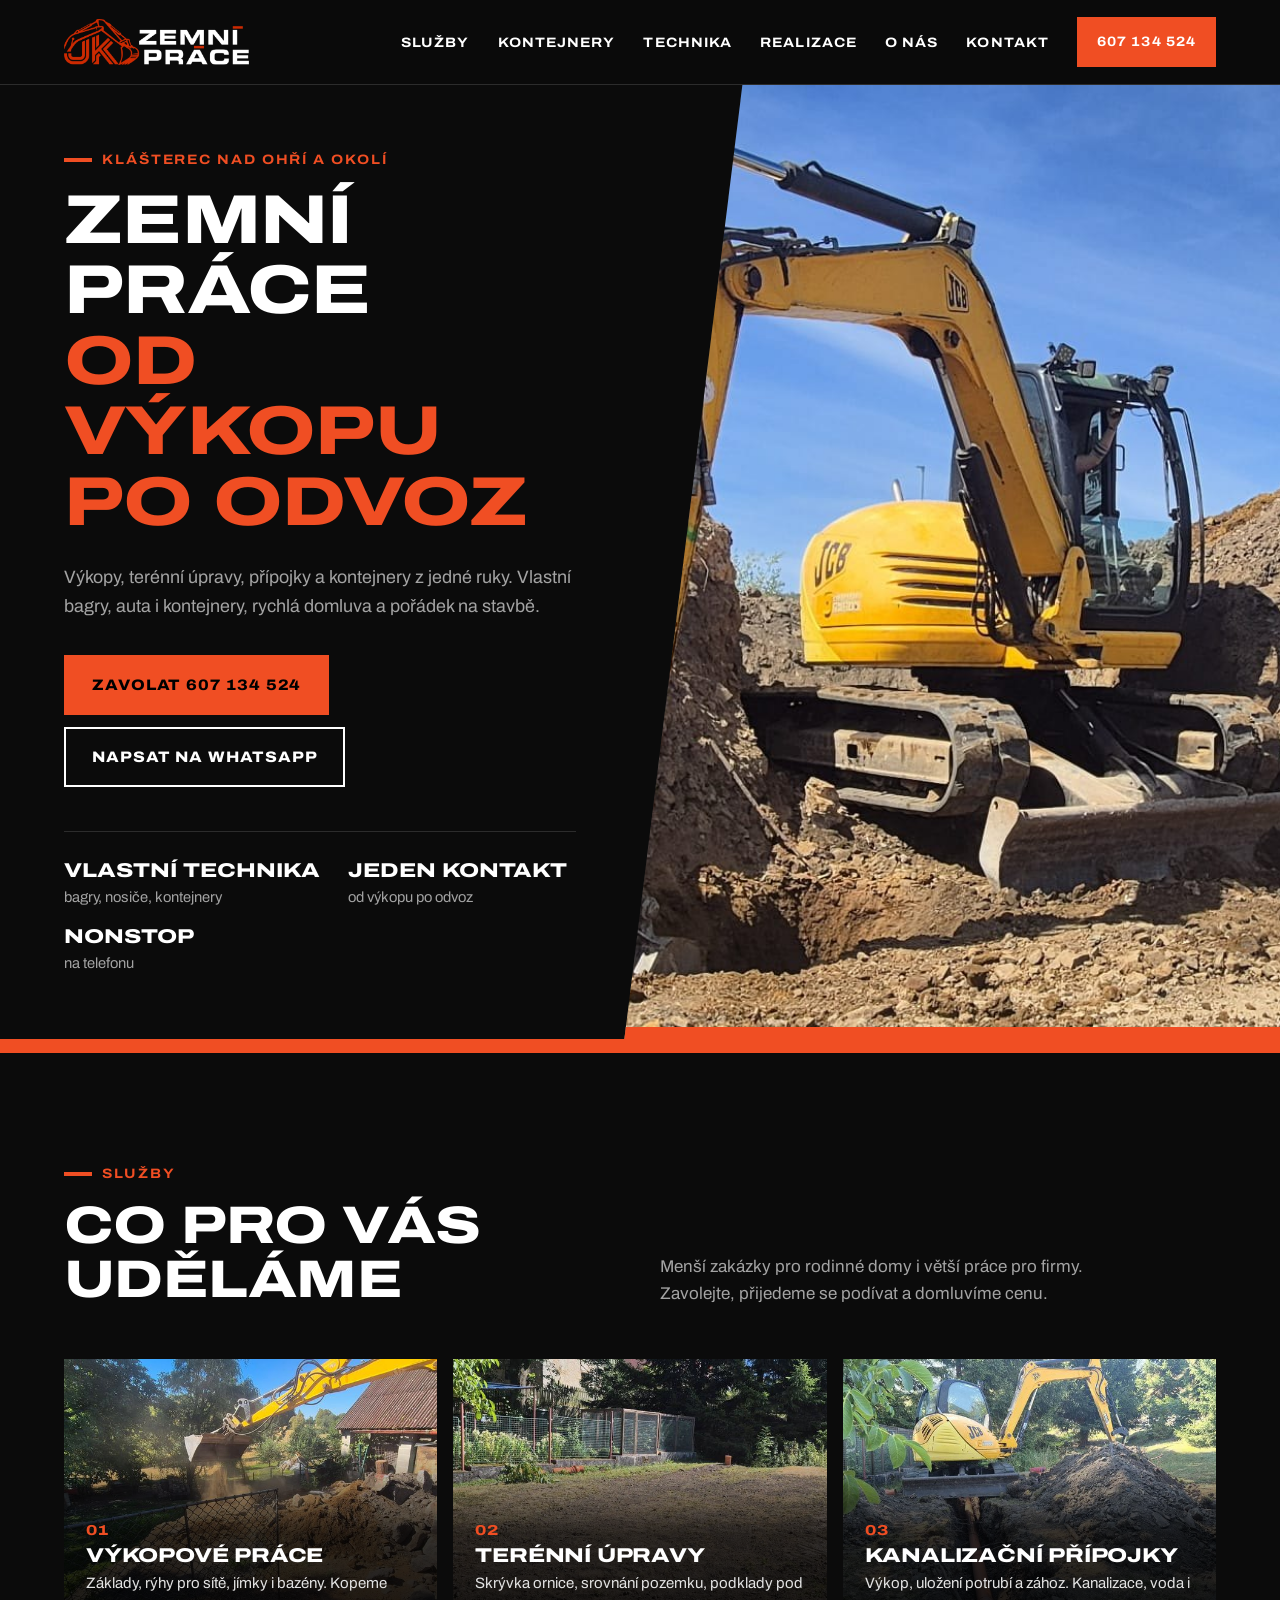
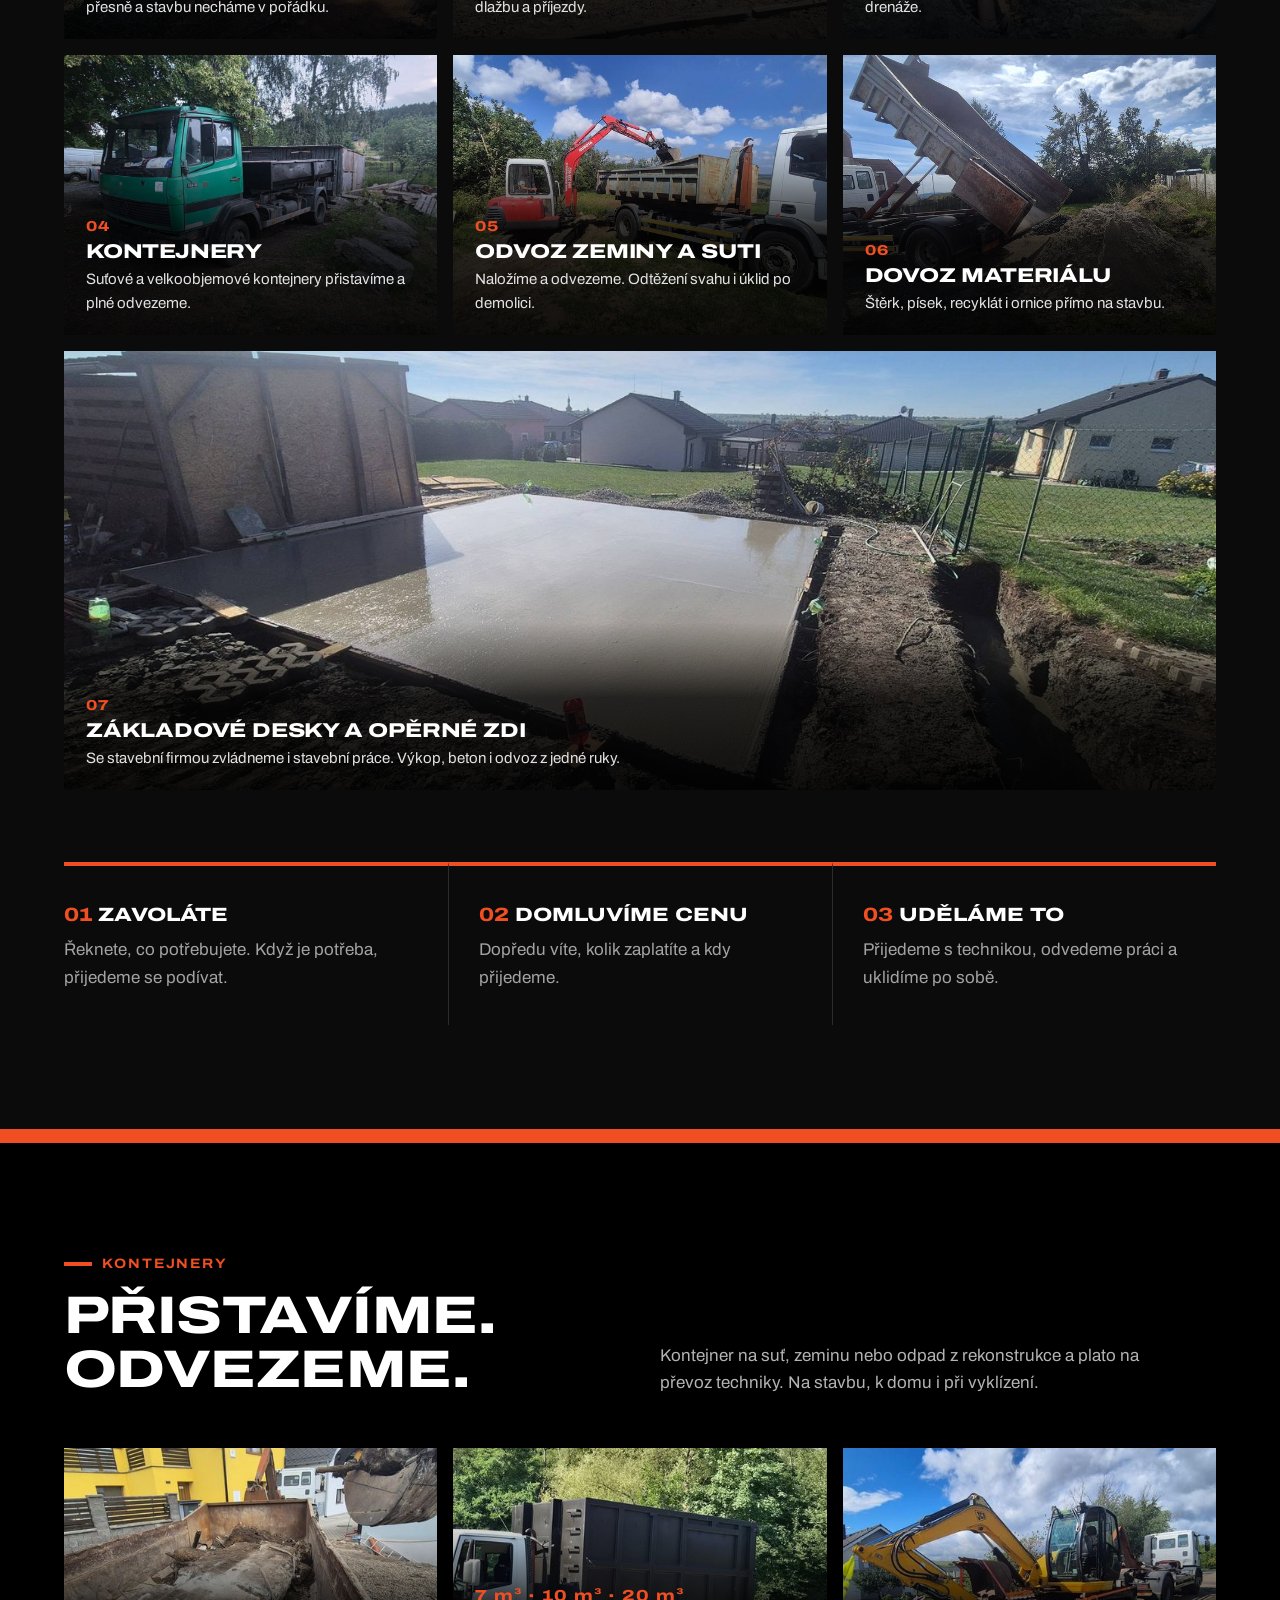
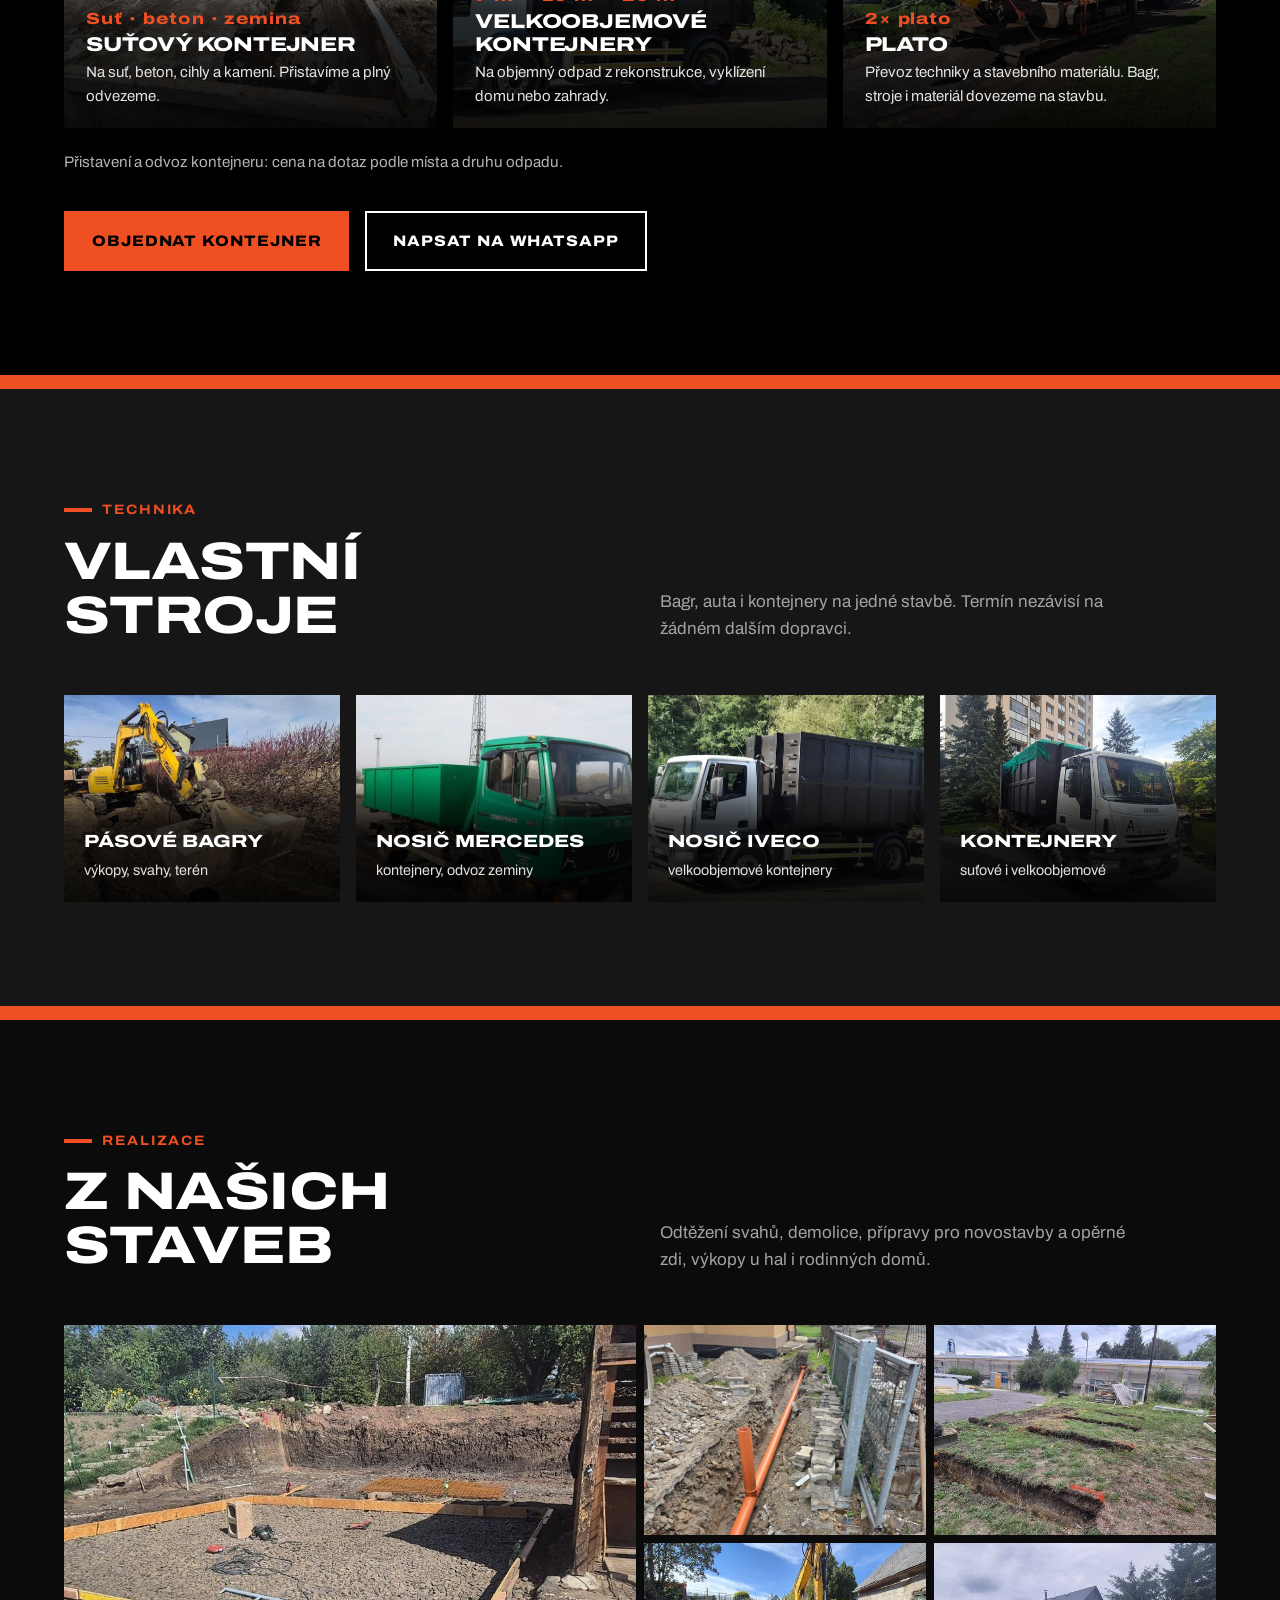
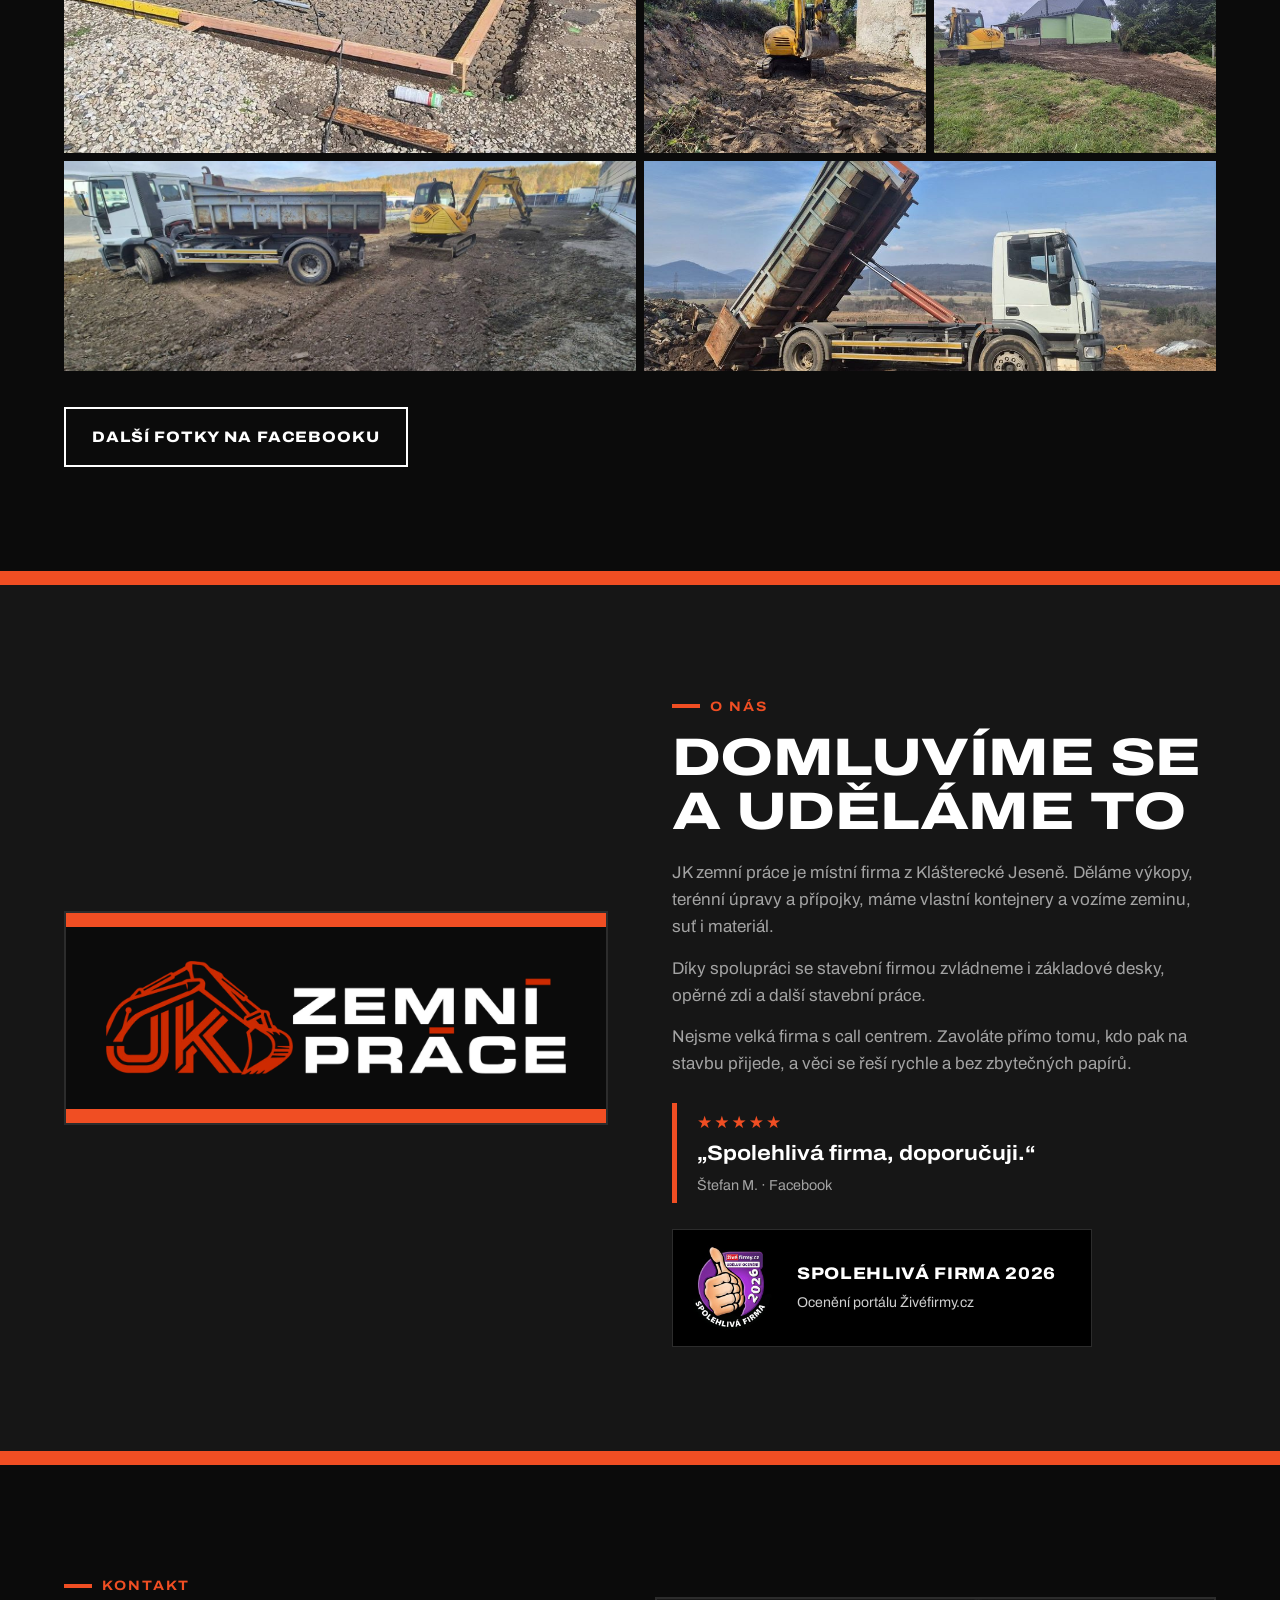
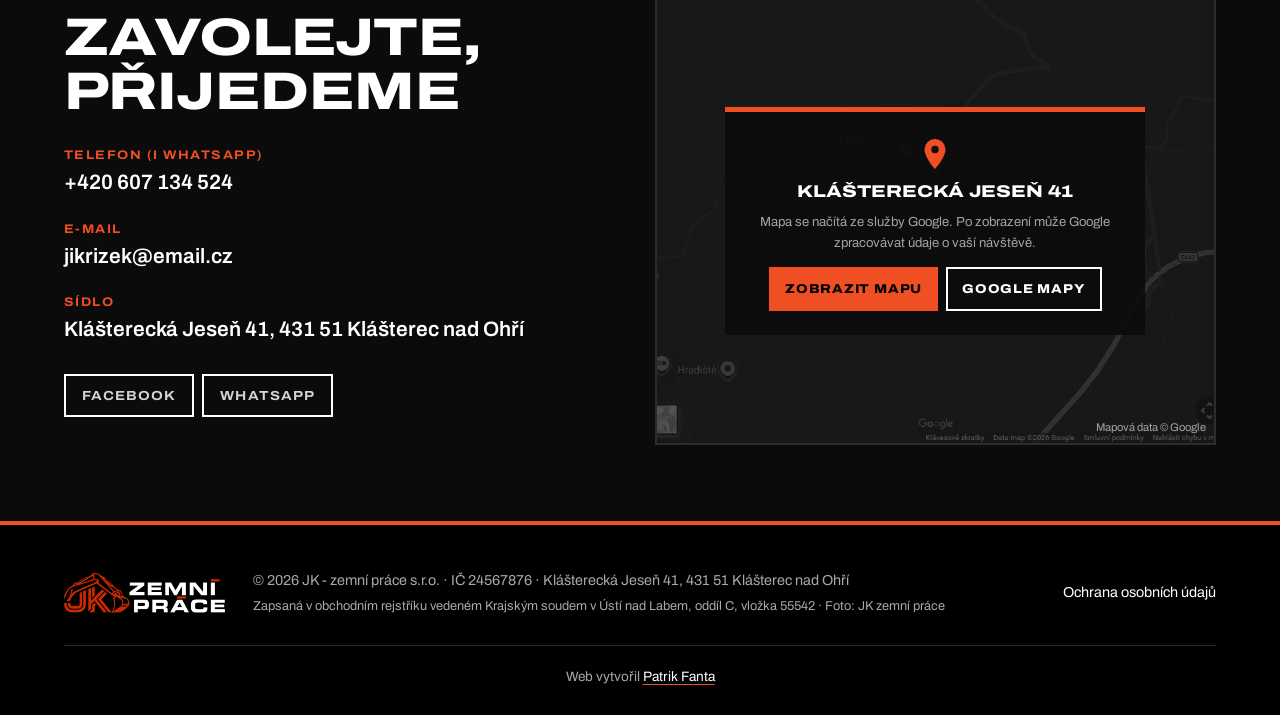
==== commit 34cdb1dd: "Vrácen zelený kontejner (omyl), modrý zůstává stažený Co-Authored-By: Claude Opus 5.5 <noreply@anthr" ====
--- a/index.html
+++ b/index.html
@@ -82,7 +82,7 @@
     <div class="svc-list cont-list">
       <article class="svc" data-slides="img/gal/t/wa-5-13.jpg?v=1,img/gal/t/wa-3-03.jpg?v=1,img/gal/t/wa-5-23.jpg?v=1"><img src="img/gal/t/wa-3-02.jpg?v=1" alt="Suťový kontejner s betonovou sutí" loading="lazy"><div class="svc-body"><div class="svc-num">Suť · beton · zemina</div><h3>Suťový kontejner</h3><p>Na suť, beton, cihly a kamení. Přistavíme a plný odvezeme.</p></div></article>
       <article class="svc" data-slides="img/gal/t/wa-5-24.jpg?v=1,img/gal/t/wa-5-23.jpg?v=1,img/gal/t/wa-5-13.jpg?v=1"><img src="img/gal/t/wa-5-05.jpg?v=1" alt="Velkoobjemový kontejner na nosiči Iveco" loading="lazy"><div class="svc-body"><div class="svc-num">7 m³ · 10 m³ · 20 m³</div><h3>Velkoobjemové kontejnery</h3><p>Na objemný odpad z rekonstrukce, vyklízení domu nebo zahrady.</p></div></article>
-      <article class="svc" data-slides="img/gal/t/wa-5-19.jpg?v=1,img/gal/t/wa-5-26.jpg?v=1"><img src="img/gal/t/wa-5-16.jpg?v=1" alt="Bagr naložený na platu" loading="lazy"><div class="svc-body"><div class="svc-num">2× plato</div><h3>Plato</h3><p>Převoz techniky a stavebního materiálu. Bagr, stroje i materiál dovezeme na stavbu.</p></div></article>
+      <article class="svc" data-slides="img/gal/t/wa-5-19.jpg?v=1,img/gal/t/wa-5-22.jpg?v=1,img/gal/t/wa-5-26.jpg?v=1"><img src="img/gal/t/wa-5-16.jpg?v=1" alt="Bagr naložený na platu" loading="lazy"><div class="svc-body"><div class="svc-num">2× plato</div><h3>Plato</h3><p>Převoz techniky a stavebního materiálu. Bagr, stroje i materiál dovezeme na stavbu.</p></div></article>
     </div>
     <p class="cont-note">Přistavení a odvoz kontejneru: cena na dotaz podle místa a druhu odpadu.</p>
     <div class="cta-row"><a href="tel:+420607134524" class="btn btn-or">Objednat kontejner</a><a href="https://wa.me/420607134524" class="btn btn-white" target="_blank" rel="noopener">Napsat na WhatsApp</a></div>
@@ -98,7 +98,7 @@
     </div>
     <div class="fleet">
       <figure class="machine"><img src="img/tech-1.jpg?v=1" alt="Žlutý pásový bagr" loading="lazy"><figcaption><b>Pásové bagry</b><span>výkopy, svahy, terén</span></figcaption></figure>
-      <figure class="machine"><img src="img/svc-kontejnery.jpg?v=2" style="object-position:30% center" alt="Zelený nosič kontejnerů Mercedes" loading="lazy"><figcaption><b>Nosič Mercedes</b><span>kontejnery, odvoz zeminy</span></figcaption></figure>
+      <figure class="machine"><img src="img/tech-2.jpg?v=2" style="object-position:100% center" alt="Zelený nosič kontejnerů Mercedes" loading="lazy"><figcaption><b>Nosič Mercedes</b><span>kontejnery, odvoz zeminy</span></figcaption></figure>
       <figure class="machine"><img src="img/tech-3.jpg?v=2" style="object-position:18% center" alt="Nosič kontejnerů Iveco" loading="lazy"><figcaption><b>Nosič Iveco</b><span>velkoobjemové kontejnery</span></figcaption></figure>
       <figure class="machine"><img src="img/gal/t/wa-5-24.jpg?v=1" style="object-position:70% center" alt="Velkoobjemový kontejner na nosiči Iveco" loading="lazy"><figcaption><b>Kontejnery</b><span>suťové i velkoobjemové</span></figcaption></figure>
     </div>
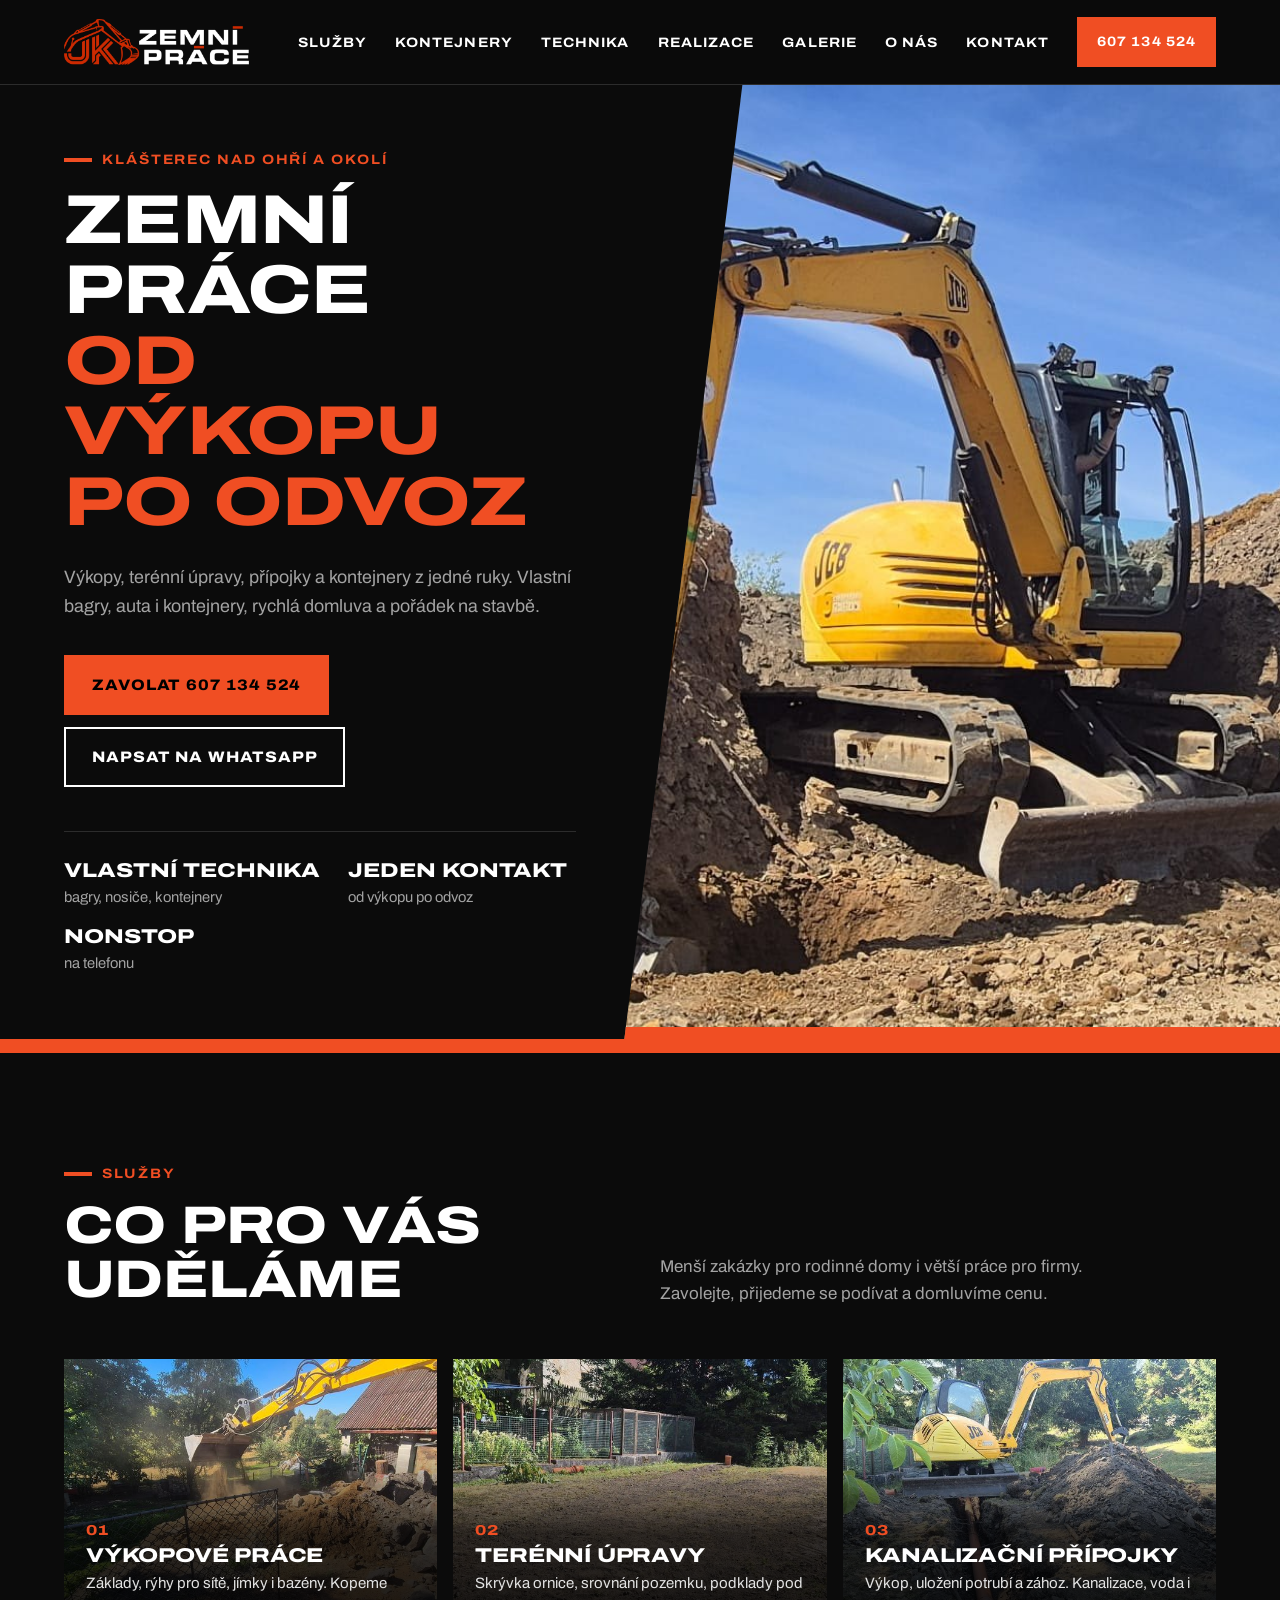
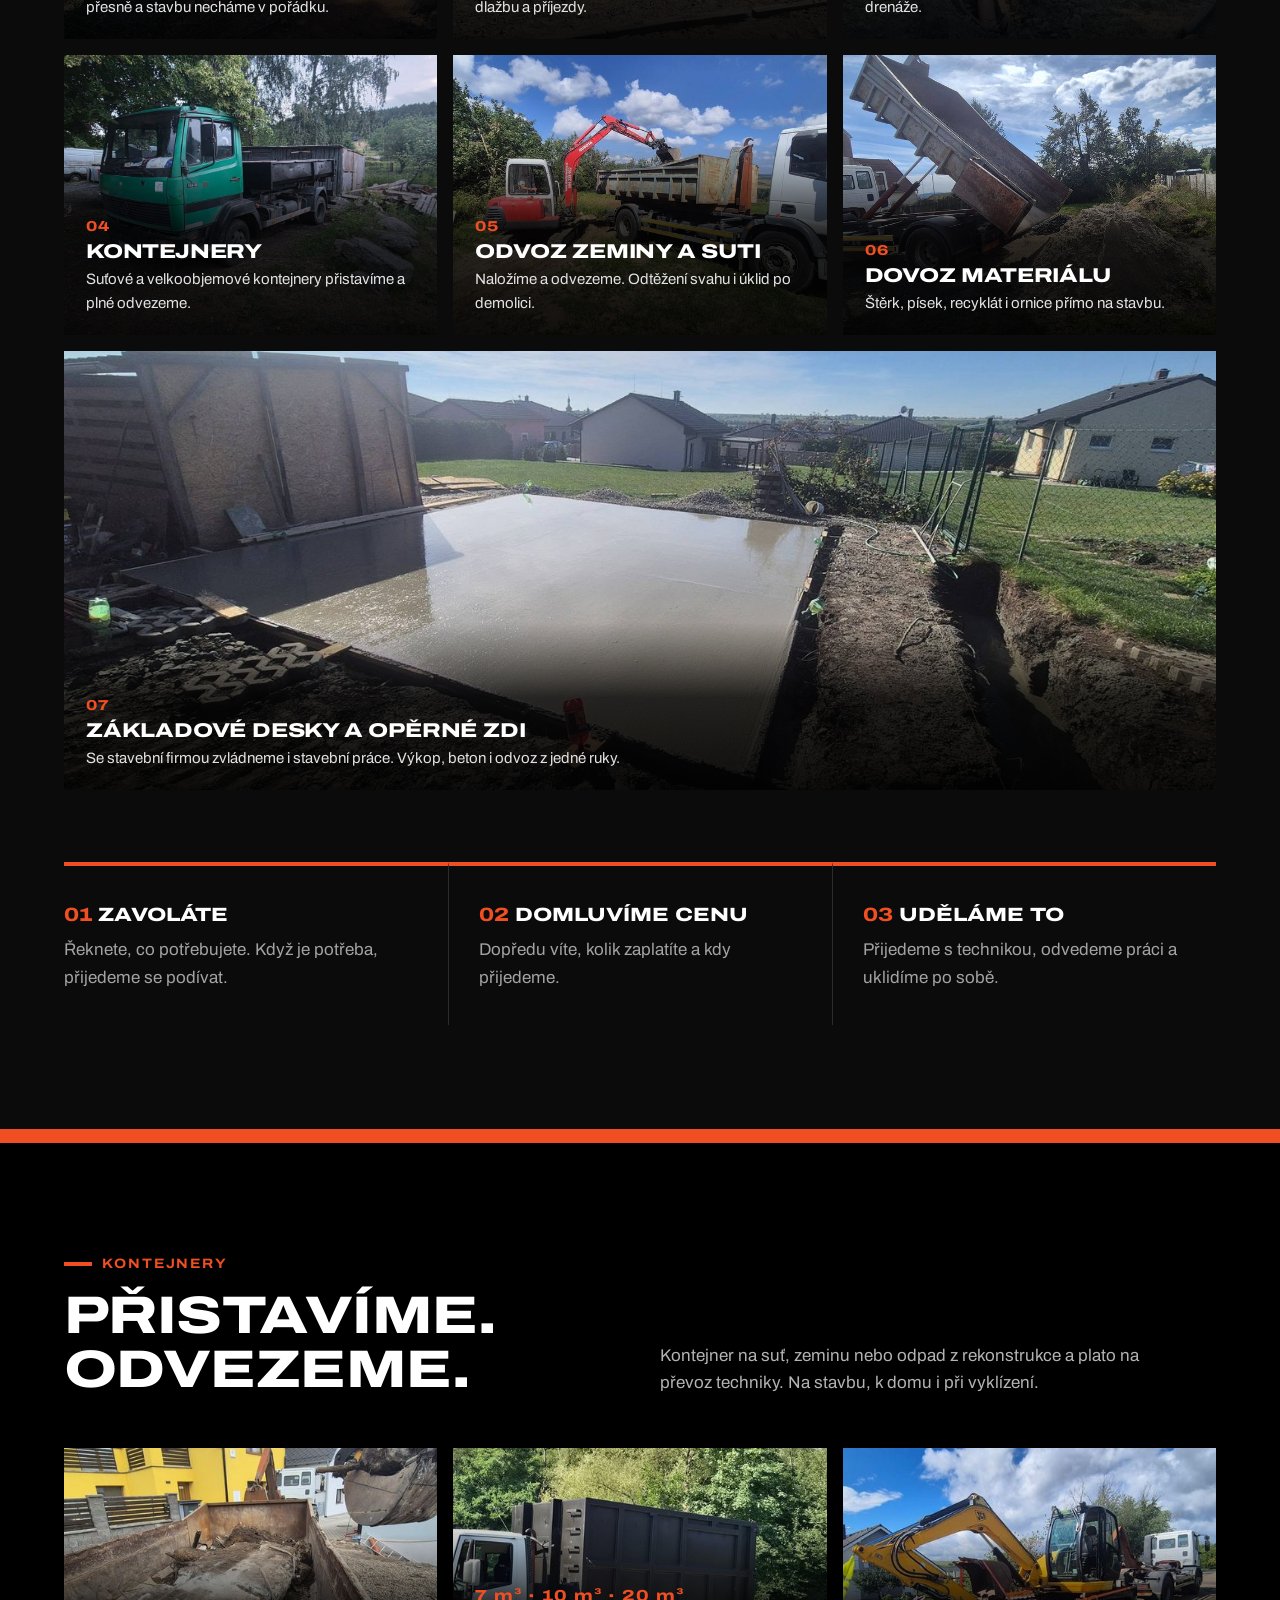
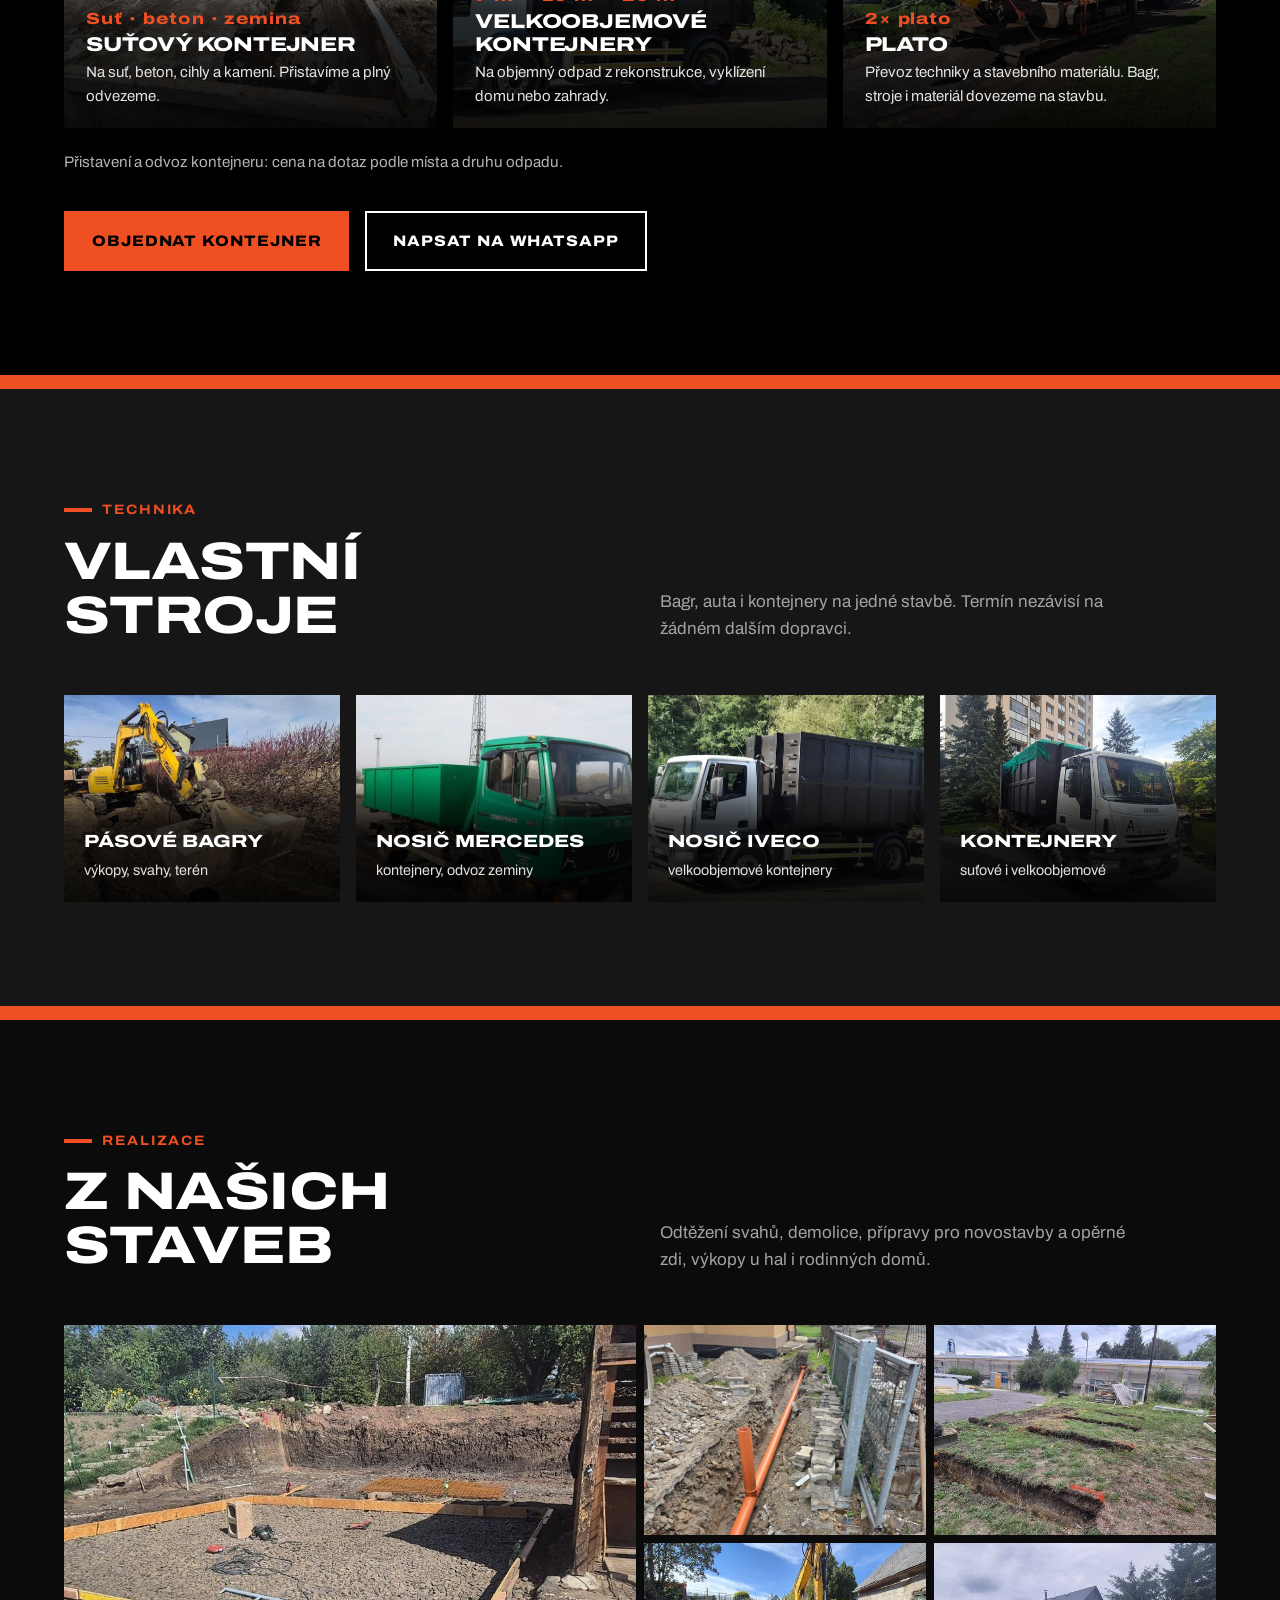
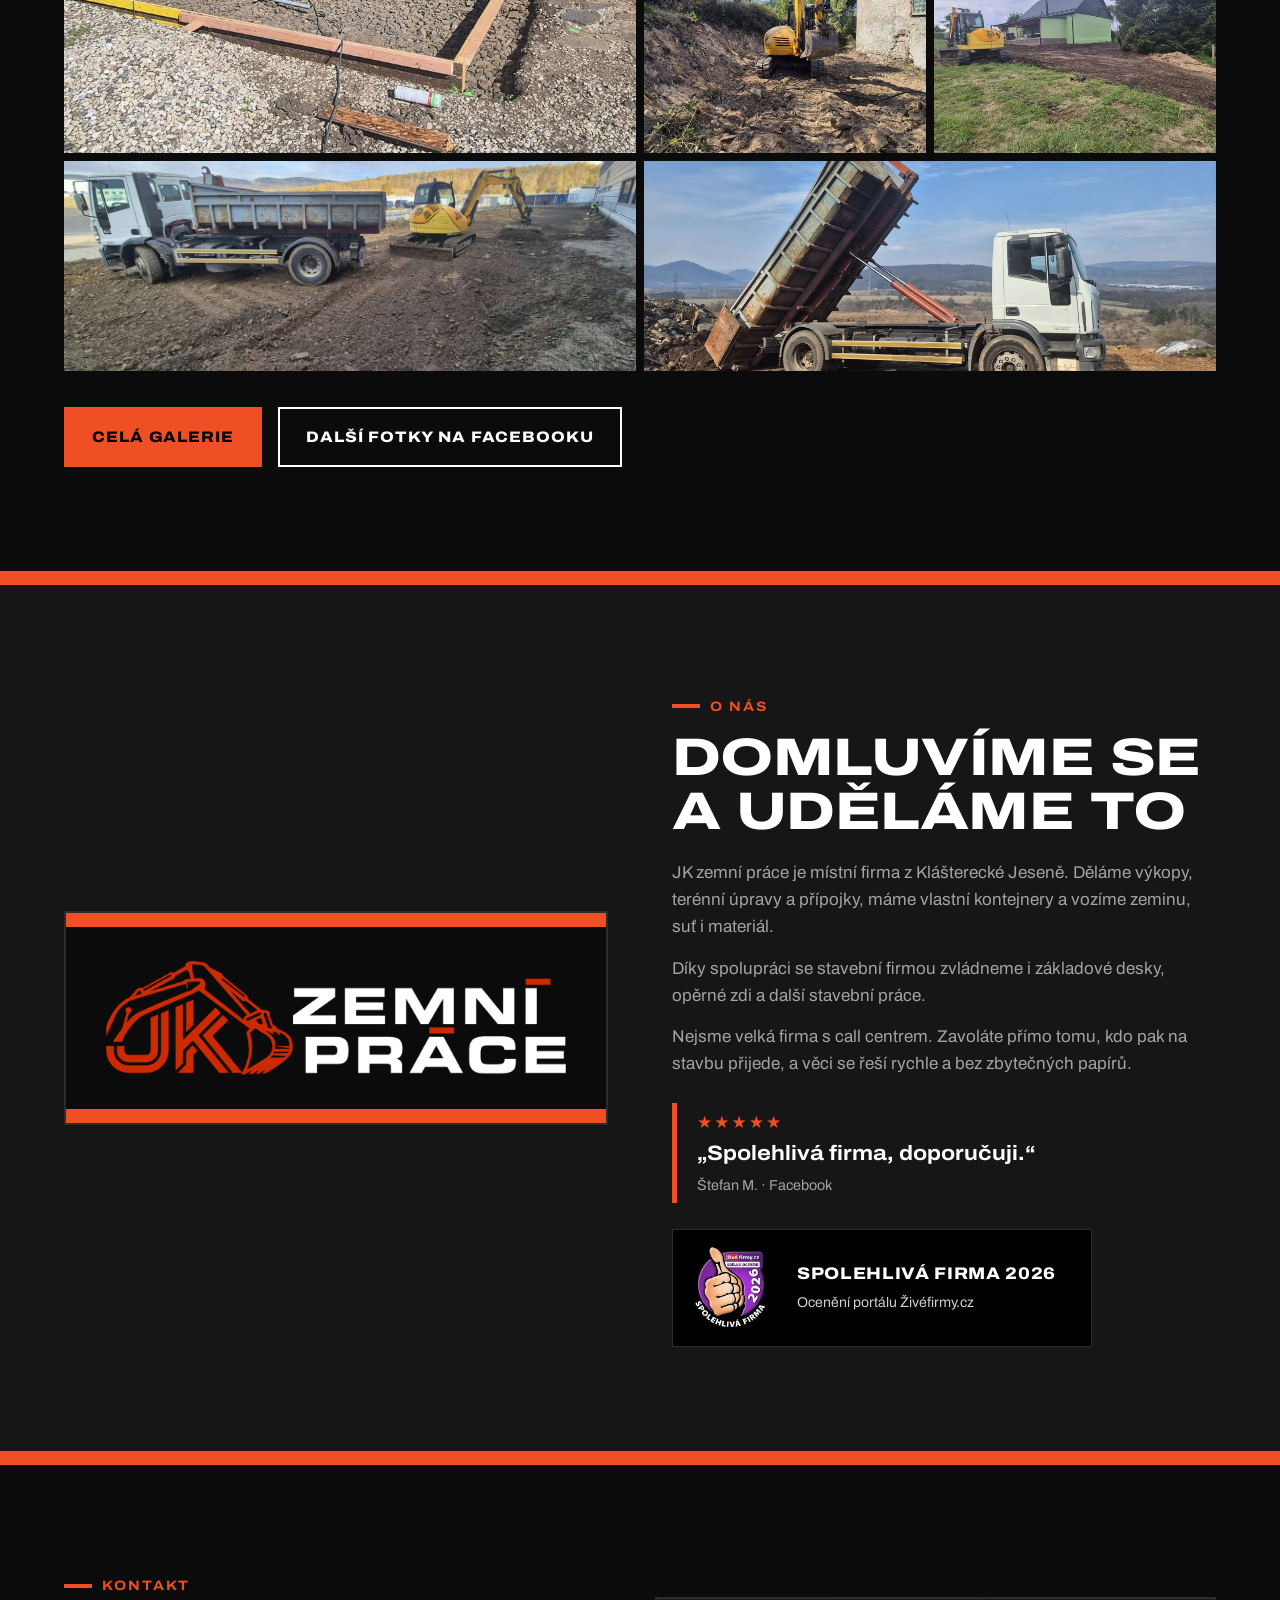
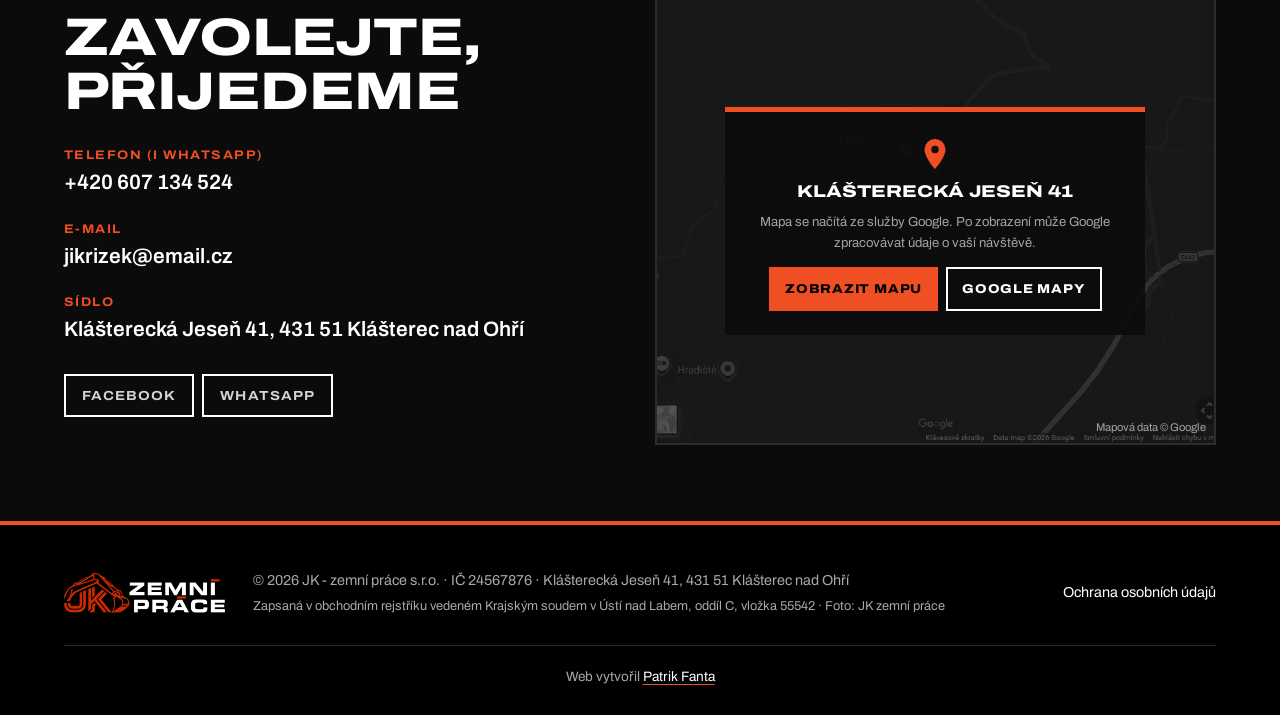
==== commit 3cf46e7d: "Galerie zveřejněna: položka v menu, odkazy z Realizací Co-Authored-By: Claude Opus 5.5 <noreply@anth" ====
--- a/index.html
+++ b/index.html
@@ -9,7 +9,7 @@
 <link rel="icon" href="img/logo.png">
 <link rel="stylesheet" href="css/fonts-logo.css?v=1">
 <link rel="stylesheet" href="css/logo.css?v=10">
-<link rel="stylesheet" href="css/dark.css?v=9">
+<link rel="stylesheet" href="css/dark.css?v=11">
 </head>
 <body>
 
@@ -22,6 +22,7 @@
       <li><a href="#kontejnery">Kontejnery</a></li>
       <li><a href="#technika">Technika</a></li>
       <li><a href="#realizace">Realizace</a></li>
+      <li><a href="galerie.html">Galerie</a></li>
       <li><a href="#o-nas">O nás</a></li>
       <li><a href="#kontakt">Kontakt</a></li>
       <li><a href="tel:+420607134524" class="btn btn-or">607 134 524</a></li>
@@ -113,15 +114,15 @@
       <p>Odtěžení svahů, demolice, přípravy pro novostavby a opěrné zdi, výkopy u hal i rodinných domů.</p>
     </div>
     <div class="gallery">
-      <figure class="g-big"><a href="https://www.facebook.com/profile.php?id=61591578099058" target="_blank" rel="noopener" title="Další fotky na Facebooku"><img src="img/real-1.jpg?v=1" alt="Připravená základová deska" loading="lazy"></a></figure>
-      <figure><a href="https://www.facebook.com/profile.php?id=61591578099058" target="_blank" rel="noopener" title="Další fotky na Facebooku"><img src="img/real-2.jpg?v=1" alt="Kanalizační potrubí ve výkopu" loading="lazy"></a></figure>
-      <figure><a href="https://www.facebook.com/profile.php?id=61591578099058" target="_blank" rel="noopener" title="Další fotky na Facebooku"><img src="img/real-3.jpg?v=1" alt="Minibagr na zahradě" loading="lazy"></a></figure>
-      <figure><a href="https://www.facebook.com/profile.php?id=61591578099058" target="_blank" rel="noopener" title="Další fotky na Facebooku"><img src="img/real-4.jpg?v=1" alt="Výkop u rodinného domu" loading="lazy"></a></figure>
-      <figure><a href="https://www.facebook.com/profile.php?id=61591578099058" target="_blank" rel="noopener" title="Další fotky na Facebooku"><img src="img/real-5.jpg?v=1" alt="Bagr při terénních úpravách" loading="lazy"></a></figure>
-      <figure class="g-wide"><a href="https://www.facebook.com/profile.php?id=61591578099058" target="_blank" rel="noopener" title="Další fotky na Facebooku"><img src="img/real-6.jpg?v=1" alt="Nosič kontejnerů a bagr u haly" loading="lazy"></a></figure>
-      <figure class="g-wide"><a href="https://www.facebook.com/profile.php?id=61591578099058" target="_blank" rel="noopener" title="Další fotky na Facebooku"><img src="img/tech-4.jpg?v=1" alt="Iveco vyklápí kontejner" loading="lazy"></a></figure>
+      <figure class="g-big"><a href="galerie.html" title="Celá galerie"><img src="img/real-1.jpg?v=1" alt="Připravená základová deska" loading="lazy"></a></figure>
+      <figure><a href="galerie.html" title="Celá galerie"><img src="img/real-2.jpg?v=1" alt="Kanalizační potrubí ve výkopu" loading="lazy"></a></figure>
+      <figure><a href="galerie.html" title="Celá galerie"><img src="img/real-3.jpg?v=1" alt="Minibagr na zahradě" loading="lazy"></a></figure>
+      <figure><a href="galerie.html" title="Celá galerie"><img src="img/real-4.jpg?v=1" alt="Výkop u rodinného domu" loading="lazy"></a></figure>
+      <figure><a href="galerie.html" title="Celá galerie"><img src="img/real-5.jpg?v=1" alt="Bagr při terénních úpravách" loading="lazy"></a></figure>
+      <figure class="g-wide"><a href="galerie.html" title="Celá galerie"><img src="img/real-6.jpg?v=1" alt="Nosič kontejnerů a bagr u haly" loading="lazy"></a></figure>
+      <figure class="g-wide"><a href="galerie.html" title="Celá galerie"><img src="img/tech-4.jpg?v=1" alt="Iveco vyklápí kontejner" loading="lazy"></a></figure>
     </div>
-    <div class="cta-row"><a href="https://www.facebook.com/profile.php?id=61591578099058" class="btn btn-ink" target="_blank" rel="noopener">Další fotky na Facebooku</a></div>
+    <div class="cta-row"><a href="galerie.html" class="btn btn-or">Celá galerie</a><a href="https://www.facebook.com/profile.php?id=61591578099058" class="btn btn-ink" target="_blank" rel="noopener">Další fotky na Facebooku</a></div>
   </div>
 </section>
 <div class="band" aria-hidden="true"></div>
--- a/css/dark.css
+++ b/css/dark.css
@@ -71,3 +71,9 @@
 /* containers: same photo cards as services */
 .cont-list .svc-num{font-size:1rem;color:var(--or)}
 .cont-note{margin-top:22px;color:#b3b3b3;font-size:.95rem}
+
+/* menu with Galerie: keep items on one line on narrower desktops */
+.menu a{white-space:nowrap}
+@media (min-width:1061px) and (max-width:1240px){.menu{gap:18px}}
+@media (min-width:1061px) and (max-width:1160px){.menu{gap:13px}}
+@media (min-width:1061px) and (max-width:1110px){.menu{gap:9px}}
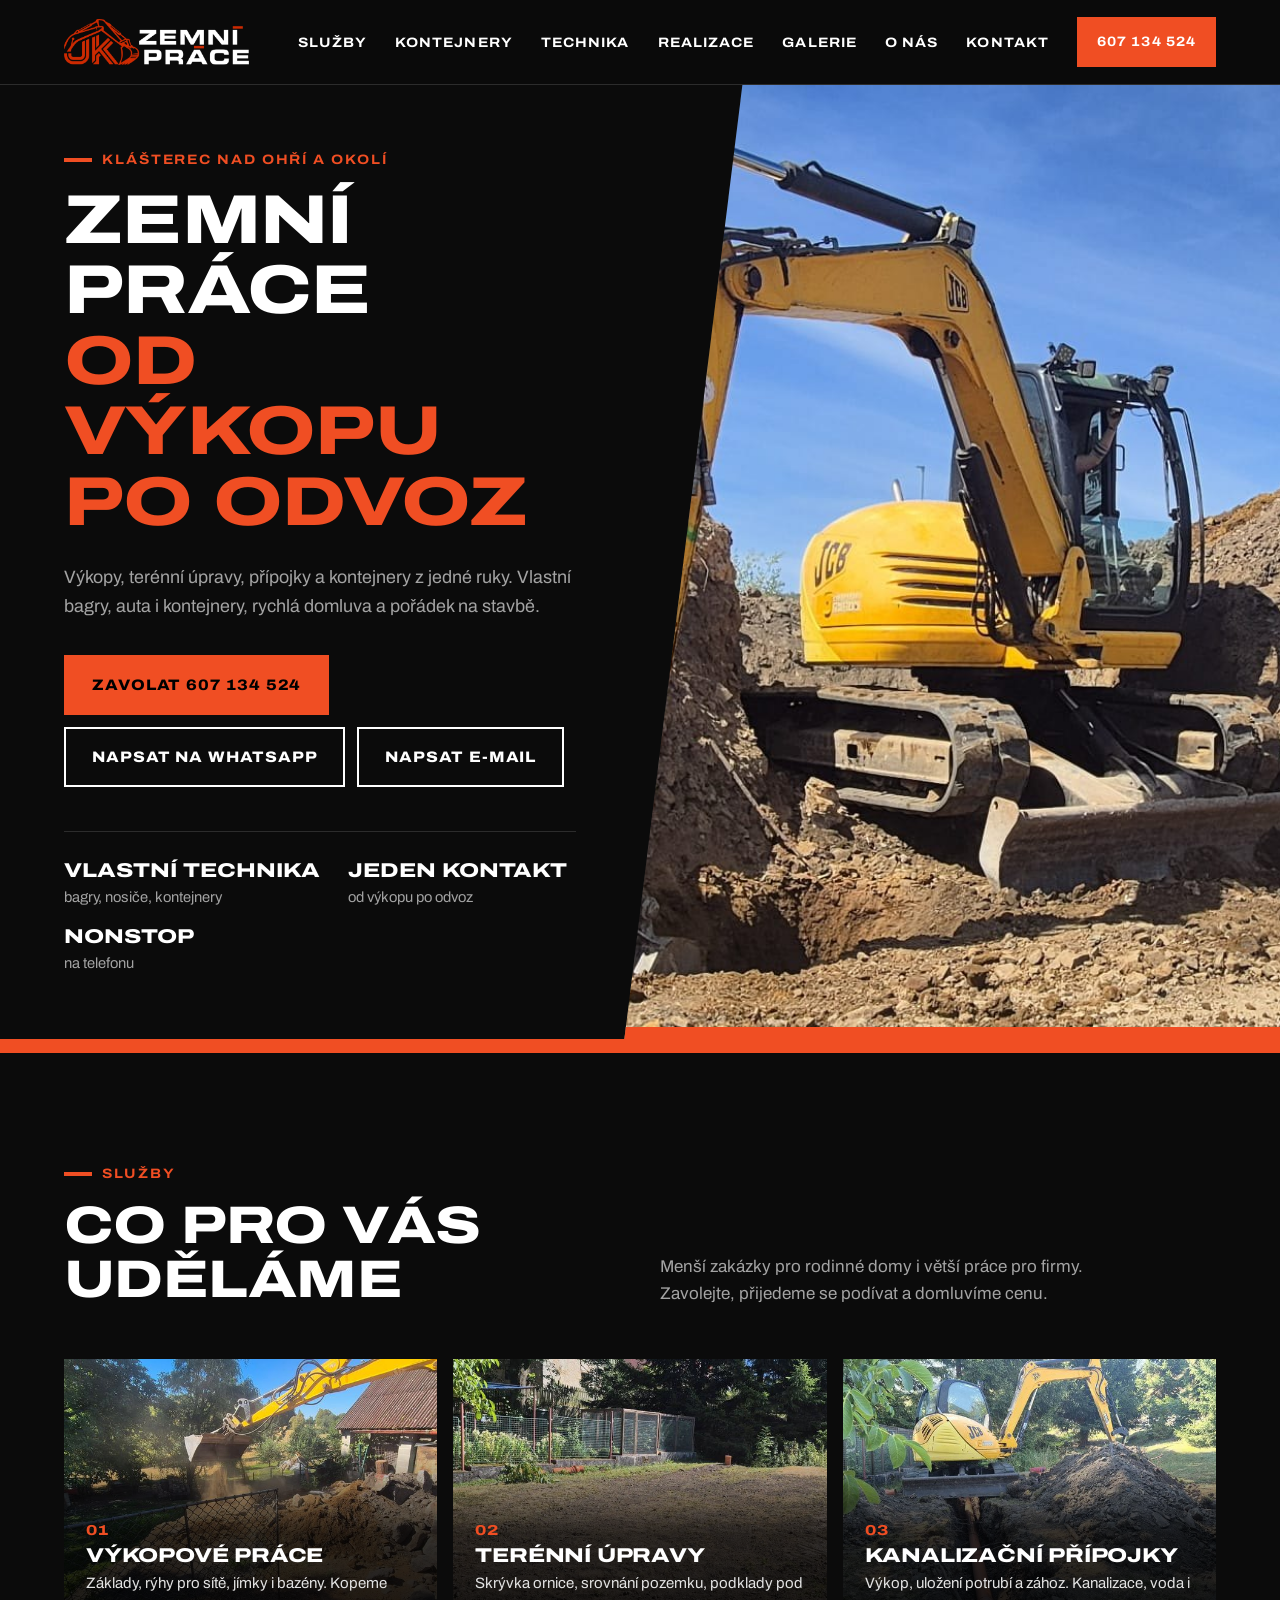
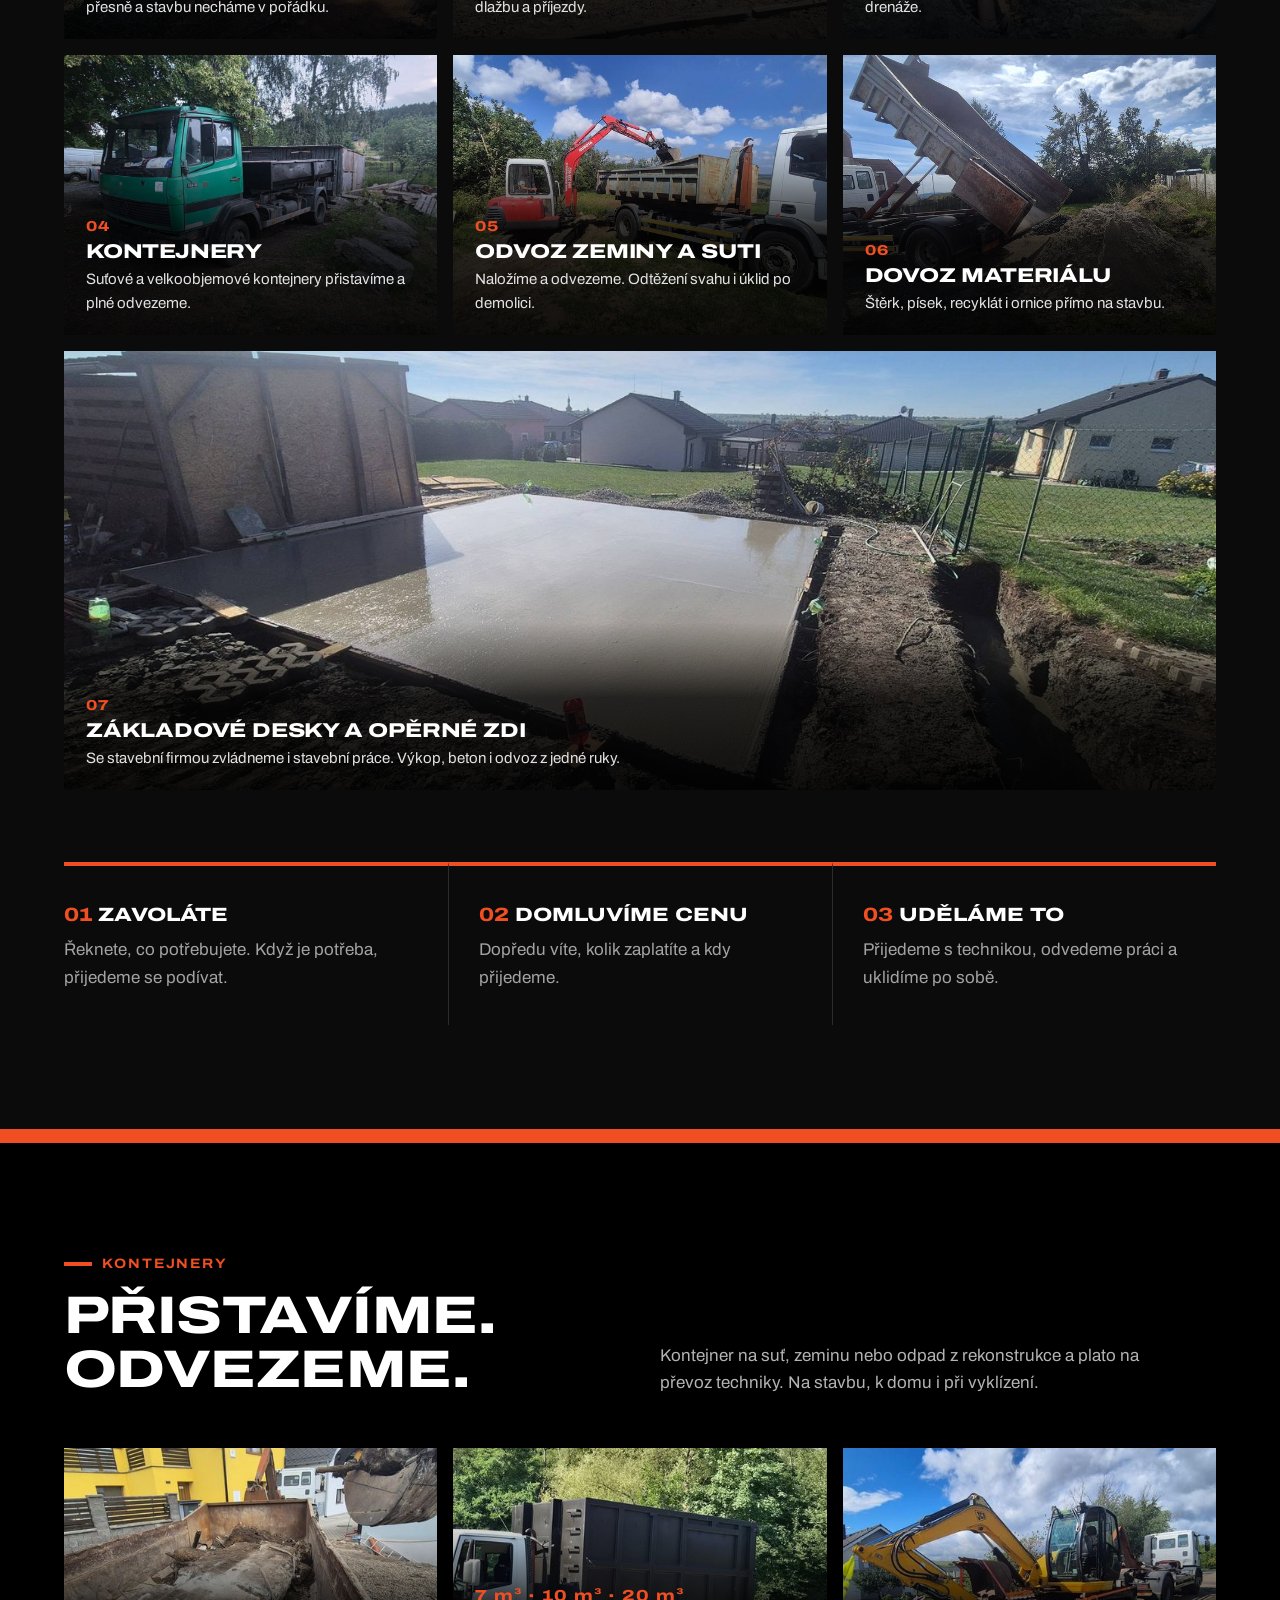
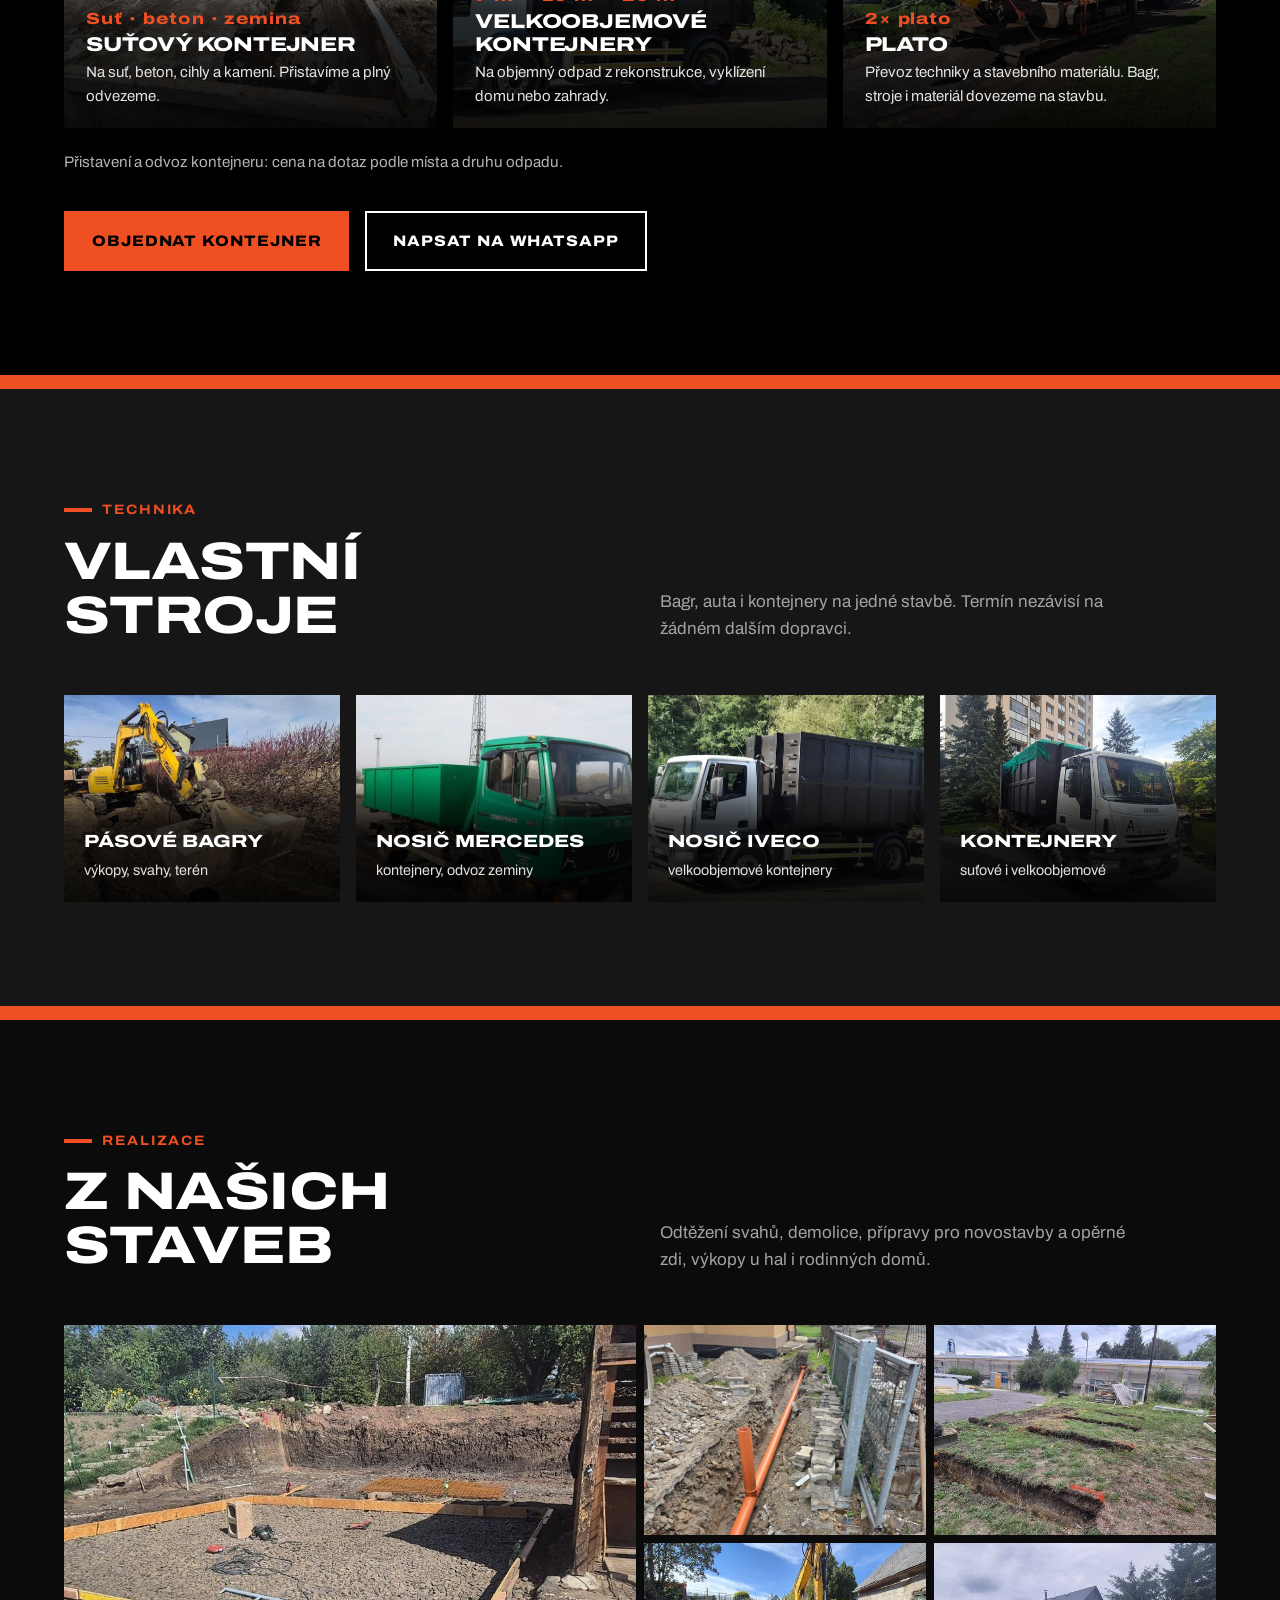
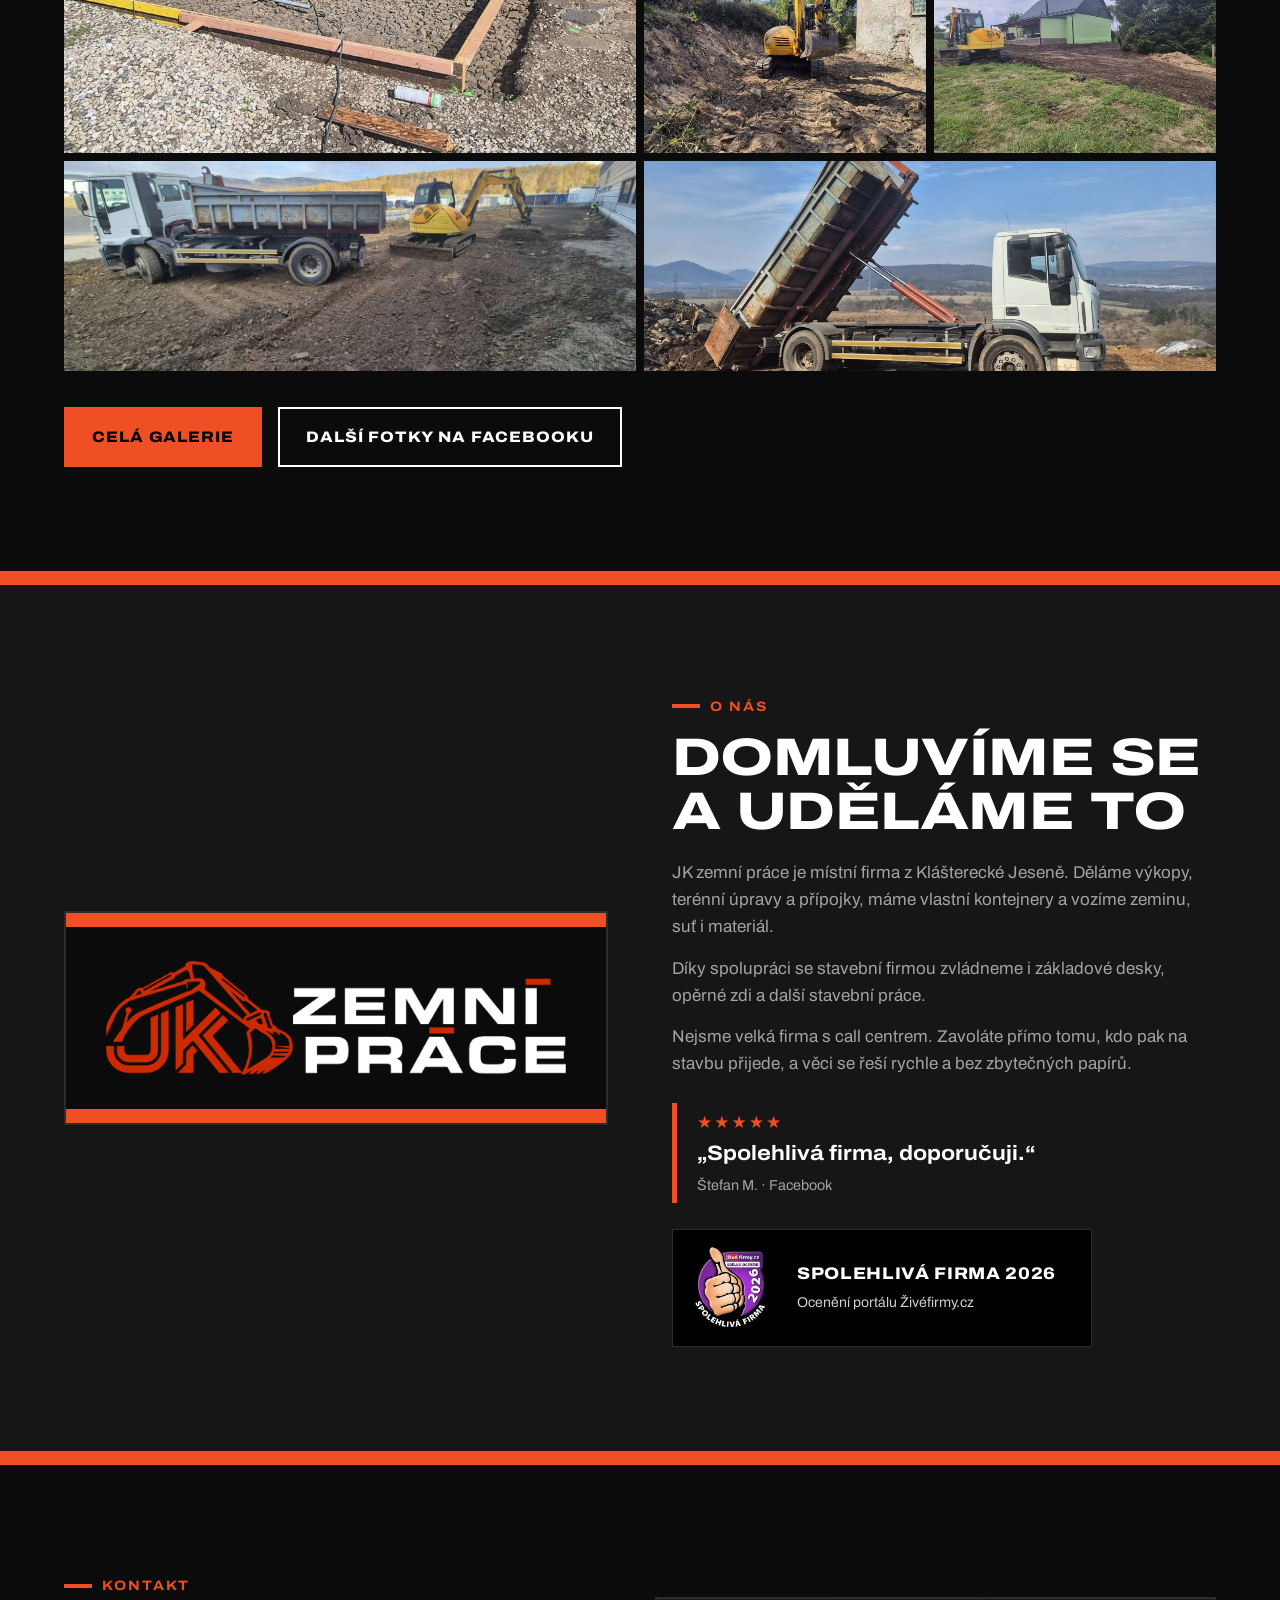
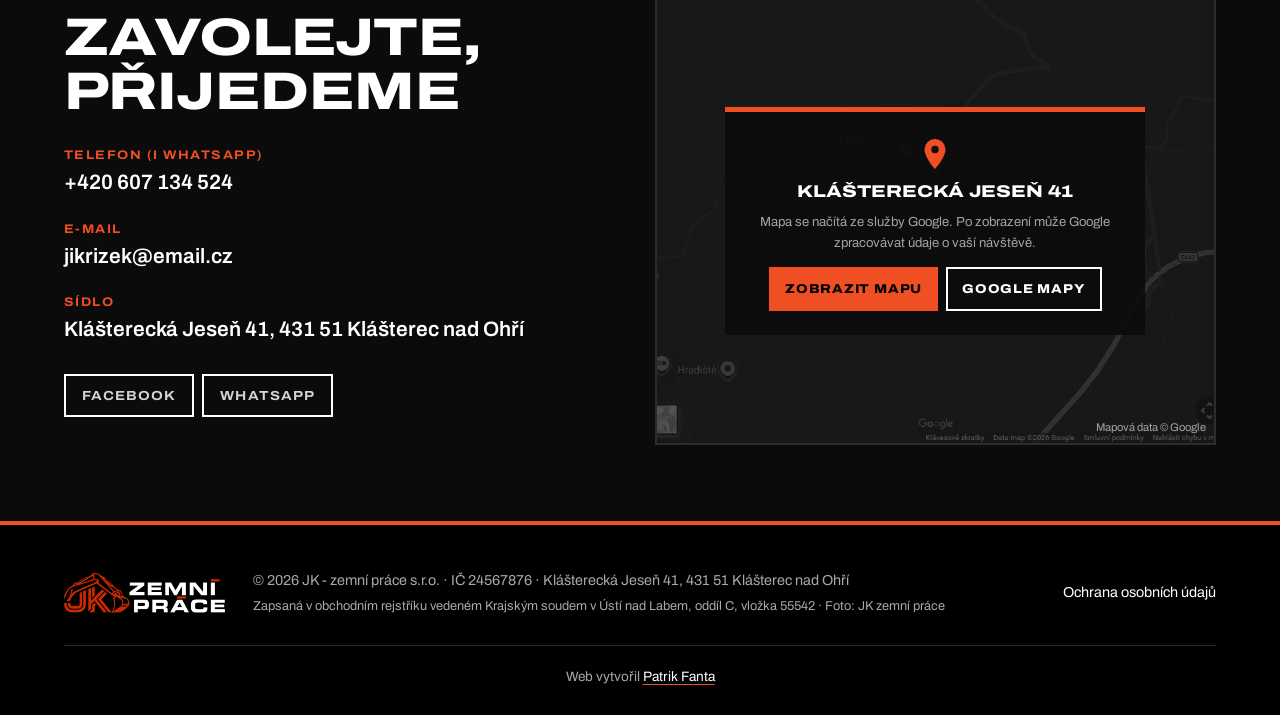
==== commit 35eb77c4: "Úvod: tlačítko Napsat e-mail vedle telefonu a WhatsAppu Co-Authored-By: Claude Sonnet 5.5 <noreply@a" ====
--- a/index.html
+++ b/index.html
@@ -39,6 +39,7 @@
     <div class="hero-actions">
       <a href="tel:+420607134524" class="btn btn-or">Zavolat 607 134 524</a>
       <a href="https://wa.me/420607134524" class="btn btn-ink" target="_blank" rel="noopener">Napsat na WhatsApp</a>
+      <a href="mailto:jikrizek@email.cz" class="btn btn-ink">Napsat e-mail</a>
     </div>
     <div class="facts">
       <div><b>Vlastní technika</b>bagry, nosiče, kontejnery</div>
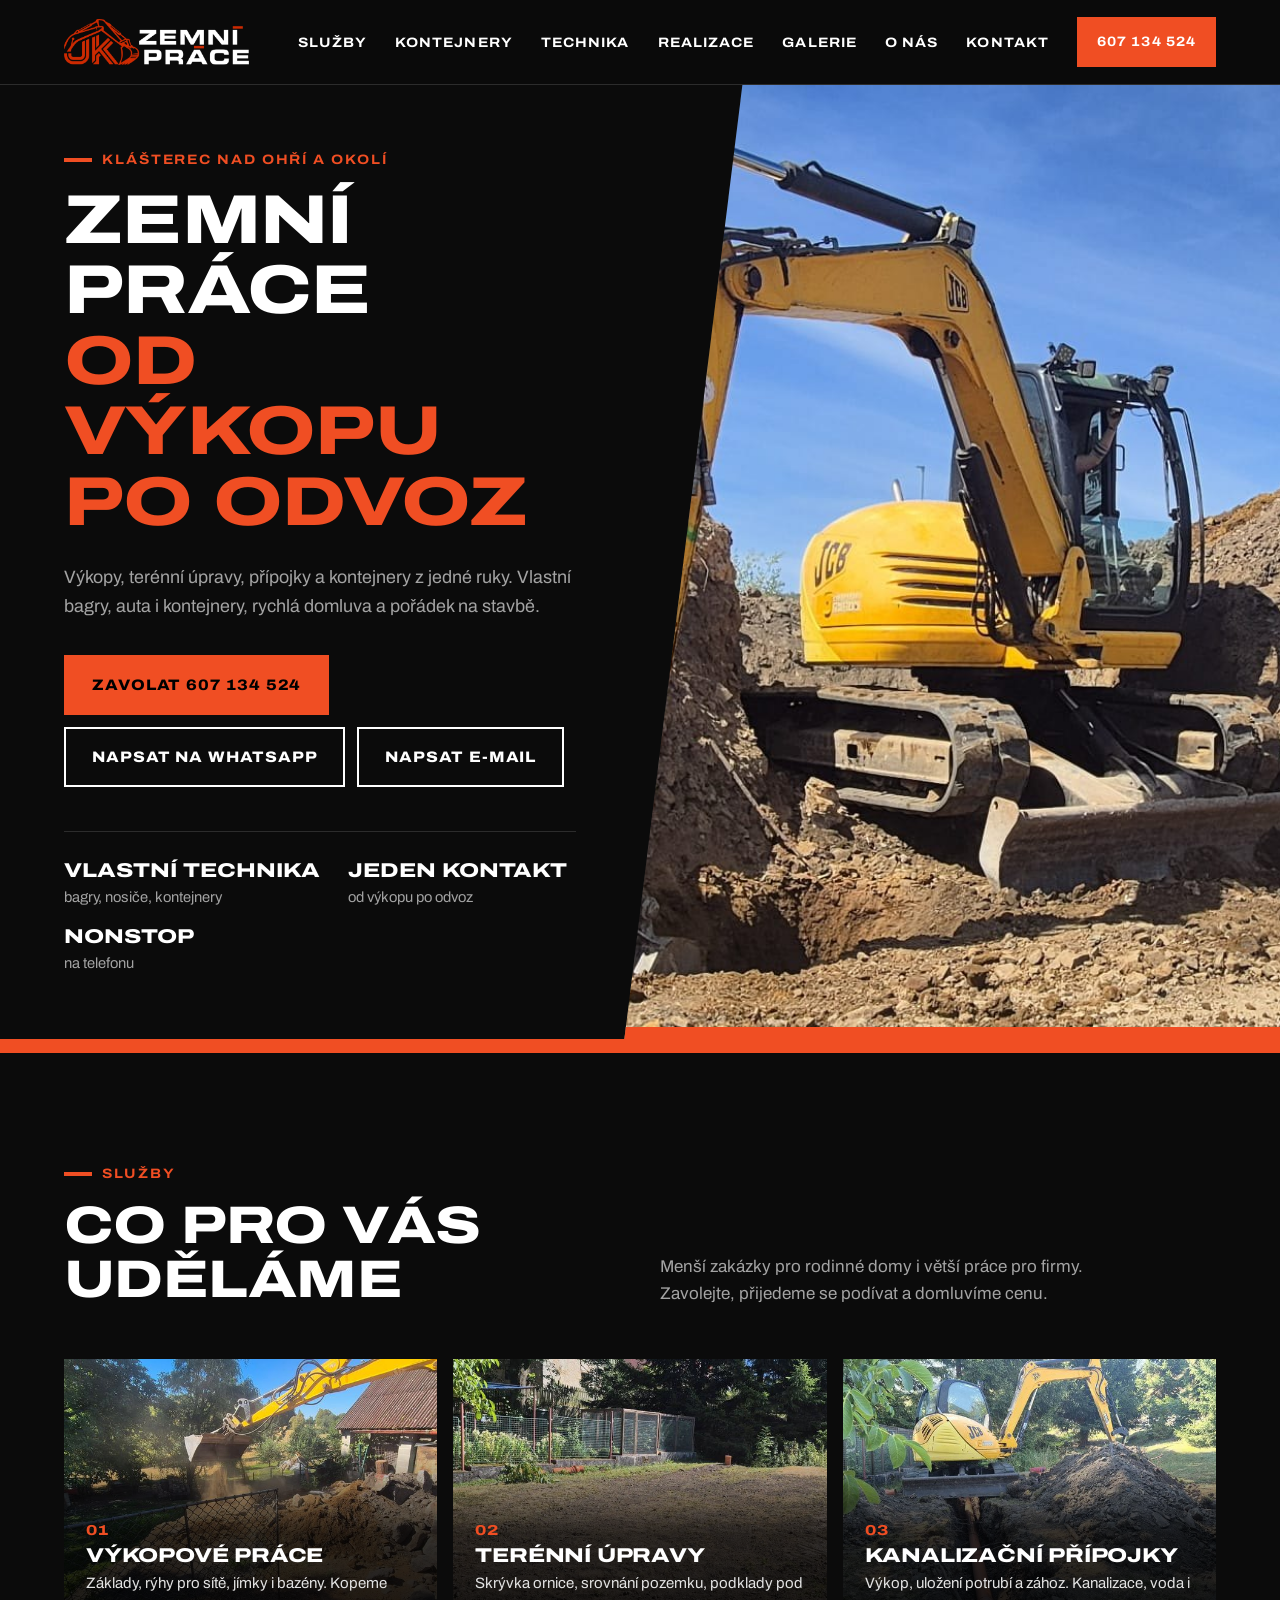
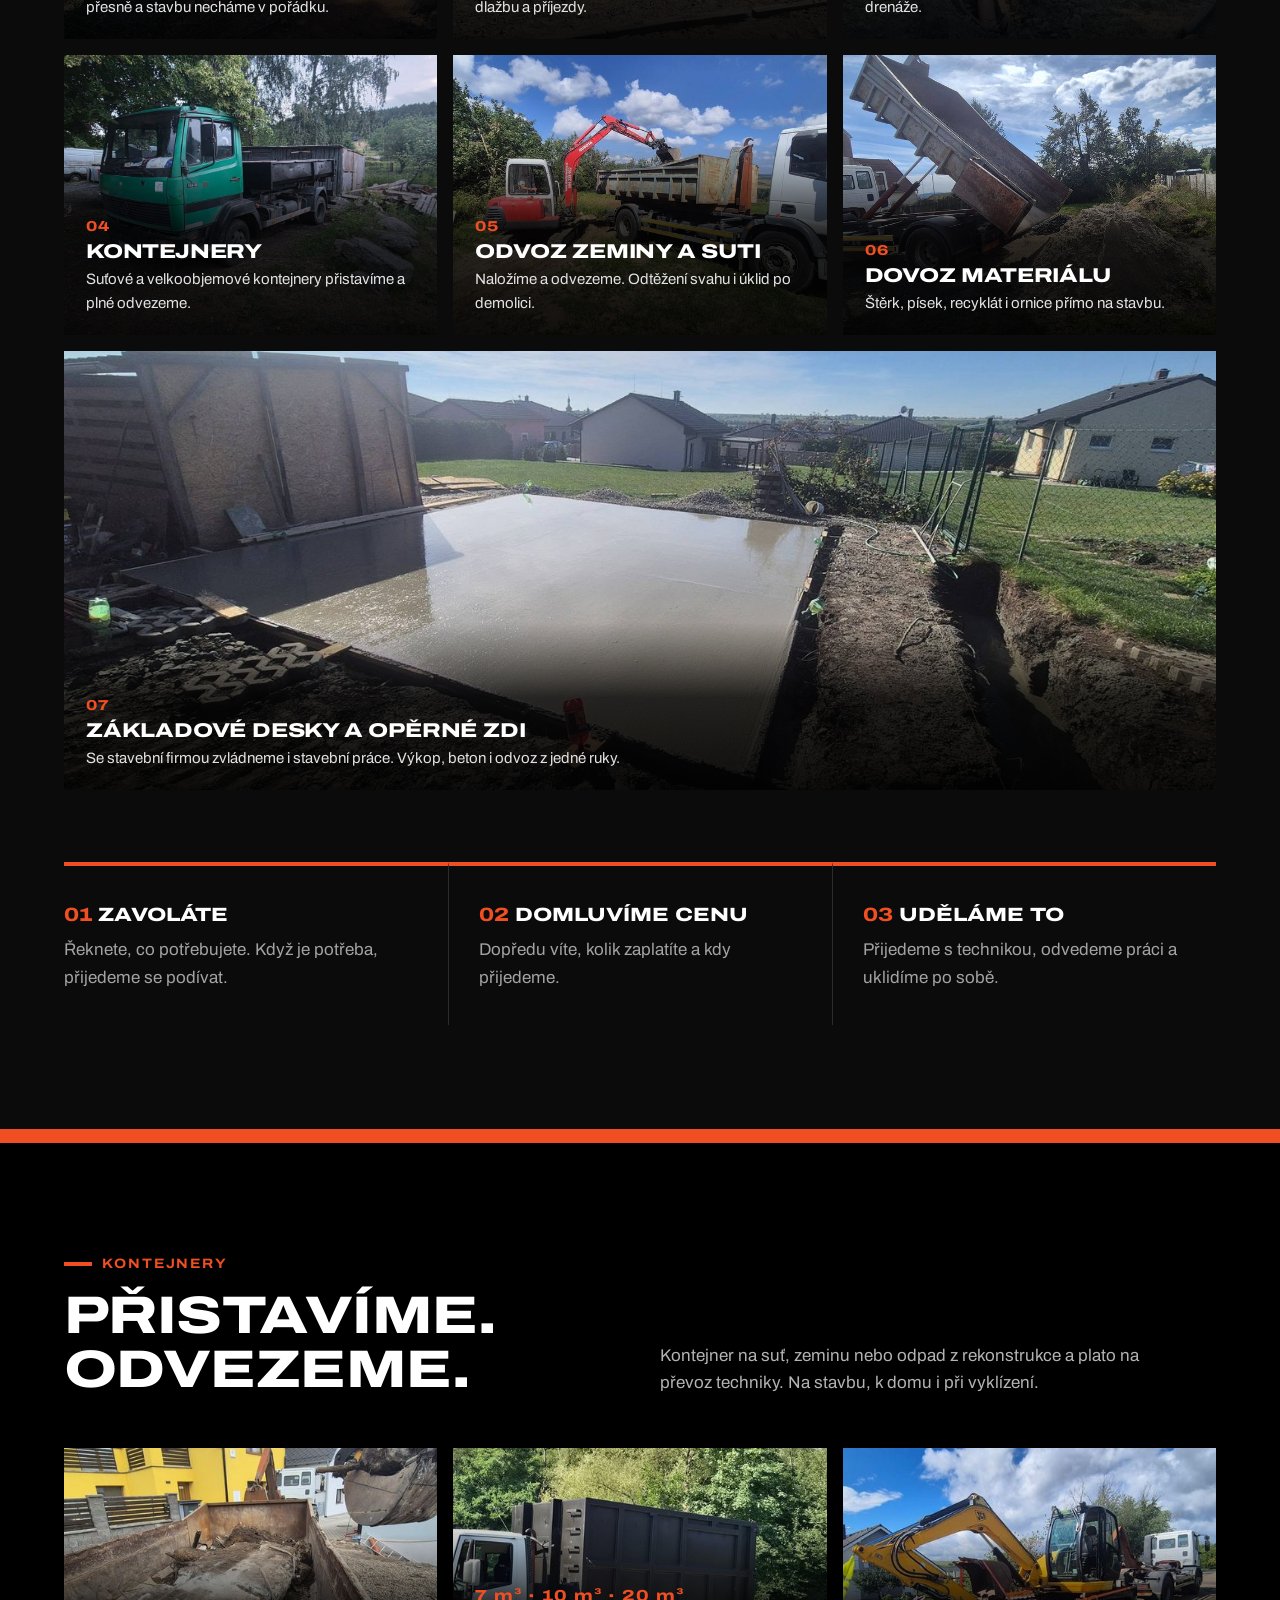
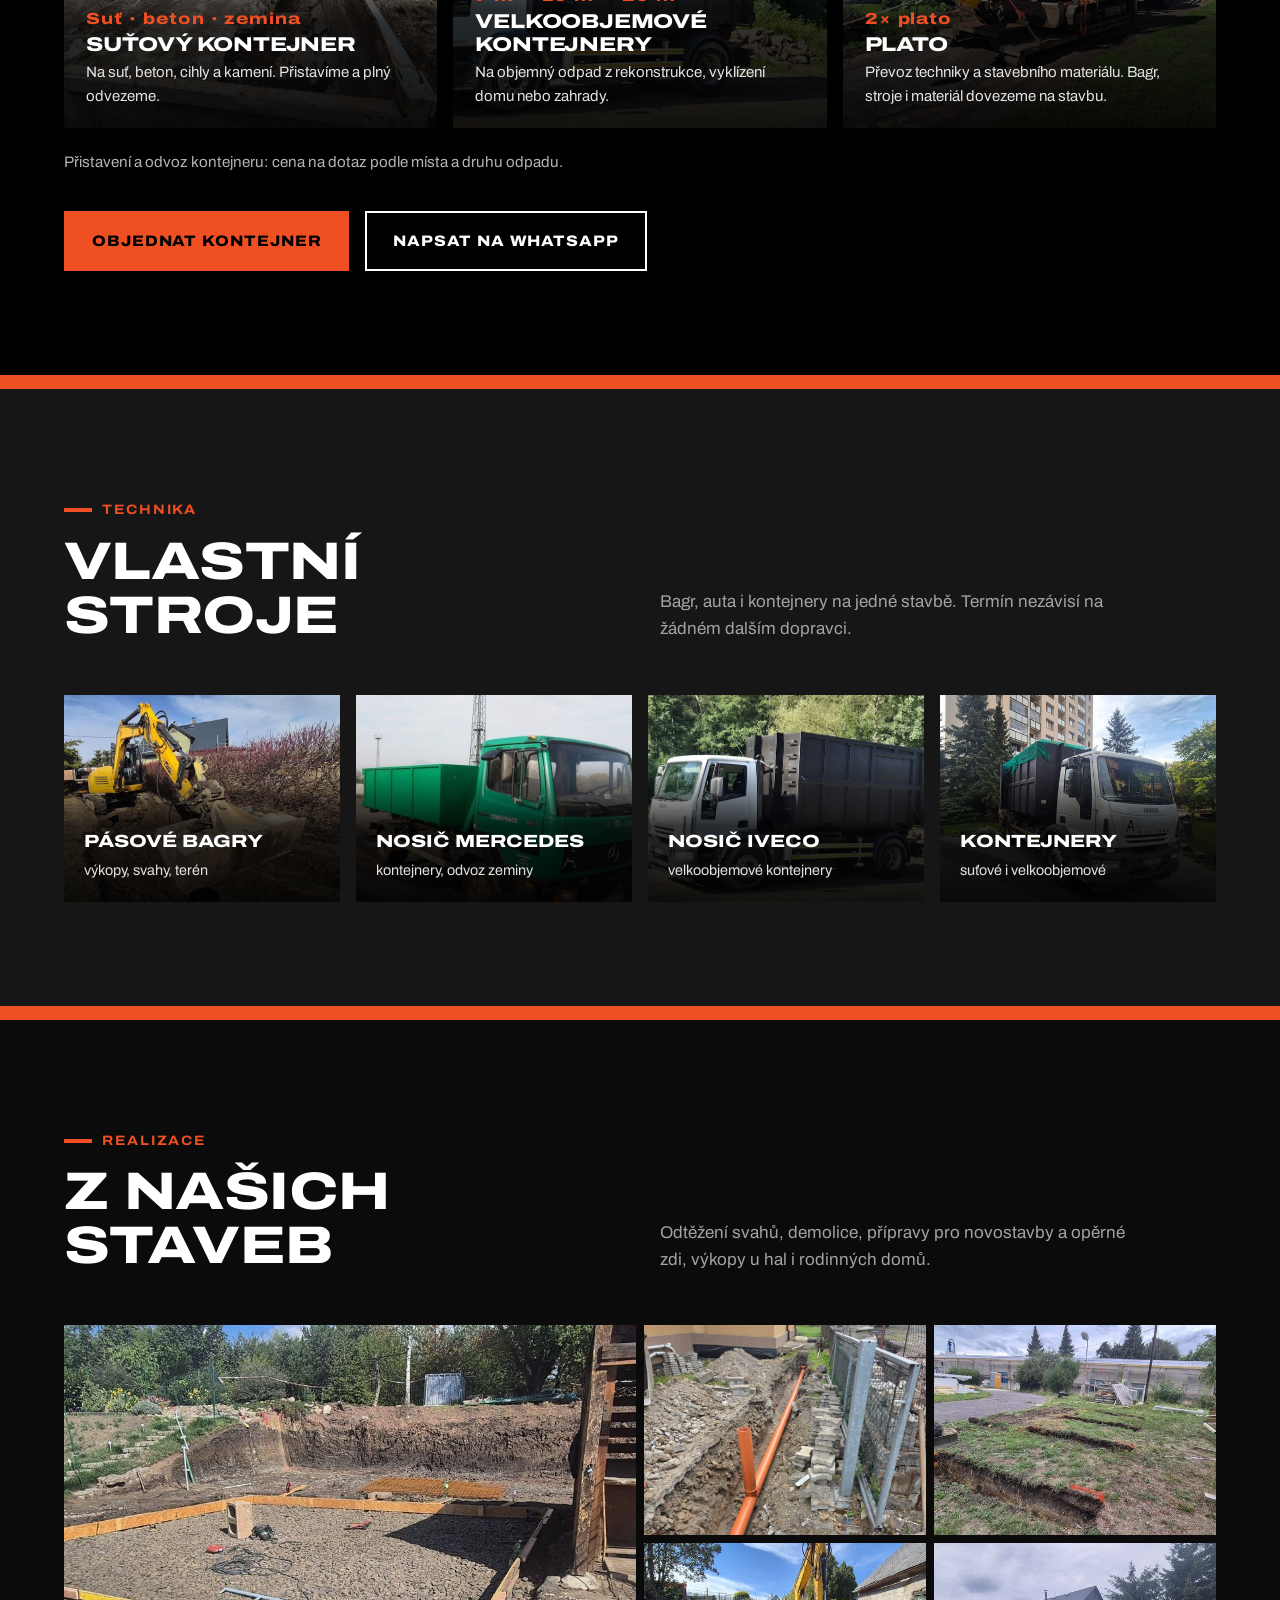
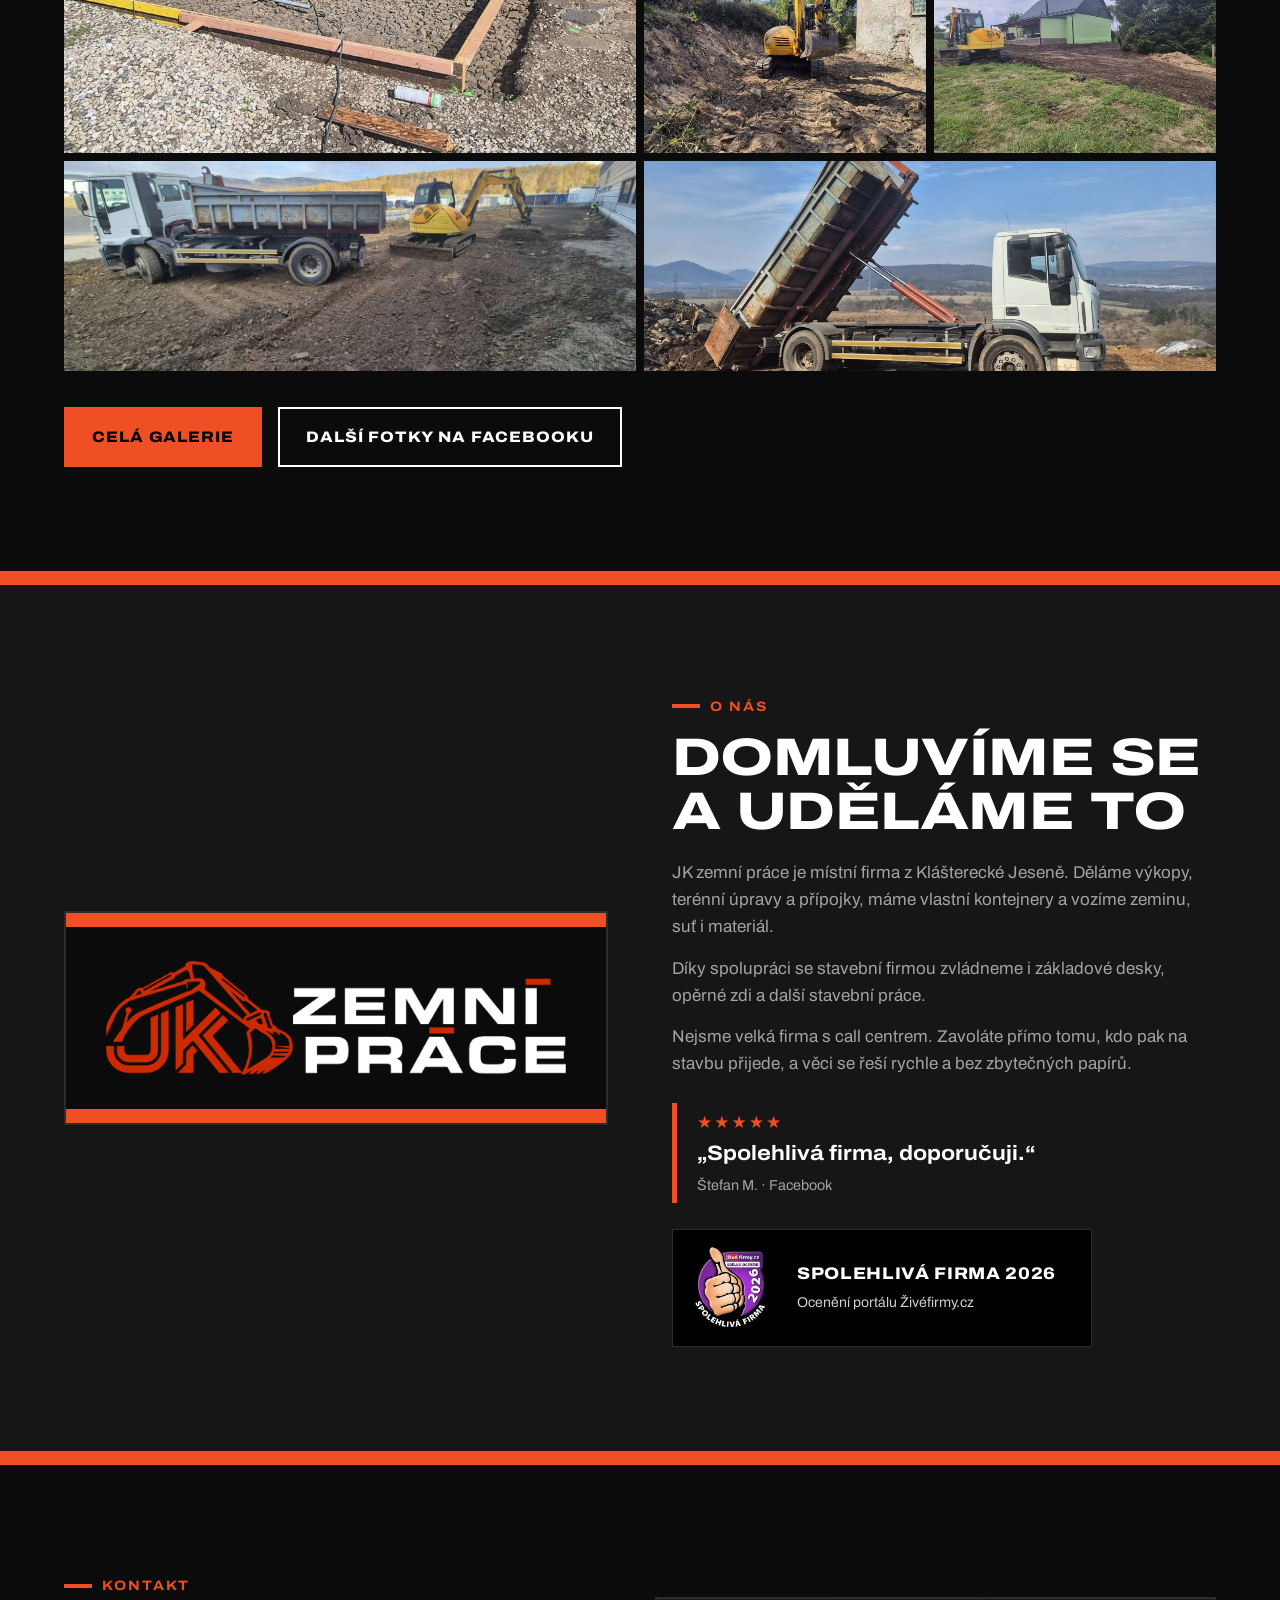
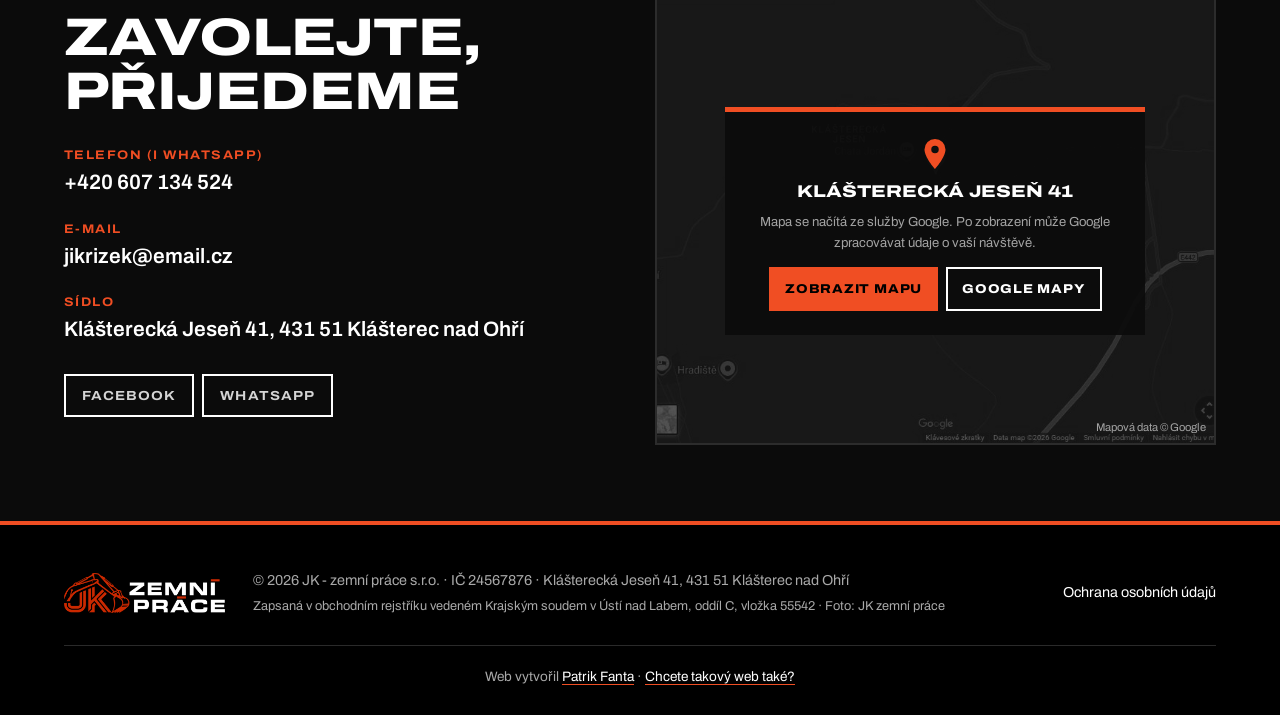
==== commit 85aa0a57: "Patička: výzva Chcete takový web také? s odkazem a sledováním ref Co-Authored-By: Claude Sonnet 5.5 " ====
--- a/index.html
+++ b/index.html
@@ -3,7 +3,7 @@
 <head>
 <meta charset="utf-8">
 <meta name="viewport" content="width=device-width, initial-scale=1">
-<meta name="robots" content="noindex">
+<link rel="canonical" href="https://jkzemniprace.cz/">
 <title>JK zemní práce – výkopy, terénní úpravy, kontejnery | Klášterec nad Ohří</title>
 <meta name="description" content="Výkopové a zemní práce, terénní úpravy, kanalizační přípojky, základové desky a opěrné zdi, suťové a velkoobjemové kontejnery, odvoz zeminy a suti, dovoz štěrku a písku. Klášterec nad Ohří a okolí.">
 <link rel="icon" href="img/logo.png">
@@ -182,11 +182,13 @@
     <img src="img/logo-jk-dark.png?v=1" alt="JK zemní práce" loading="lazy">
     <span>© <span id="y"></span> JK - zemní práce s.r.o. · IČ 24567876 · Klášterecká Jeseň 41, 431 51 Klášterec nad Ohří<small>Zapsaná v obchodním rejstříku vedeném Krajským soudem v Ústí nad Labem, oddíl C, vložka 55542 · Foto: JK zemní práce</small></span>
     <a href="ochrana-osobnich-udaju.html">Ochrana osobních údajů</a>
-    <p class="made">Web vytvořil <a href="https://patrikfanta.cz/" target="_blank" rel="noopener">Patrik Fanta</a></p>
+    <p class="made">Web vytvořil <a href="https://patrikfanta.cz/?ref=jk-zemni-prace" target="_blank" rel="noopener">Patrik Fanta</a> · <a href="https://patrikfanta.cz/?ref=jk-zemni-prace" target="_blank" rel="noopener">Chcete takový web také?</a></p>
   </div>
 </footer>
 
 <script src="js/main.js?v=3"></script>
 <script src="js/slides.js?v=1"></script>
+<!-- Anonymní měření návštěvnosti bez cookies (GoatCounter), skript hostovaný lokálně -->
+<script data-goatcounter="https://jkzemniprace.goatcounter.com/count" async src="js/count.js"></script>
 </body>
 </html>
